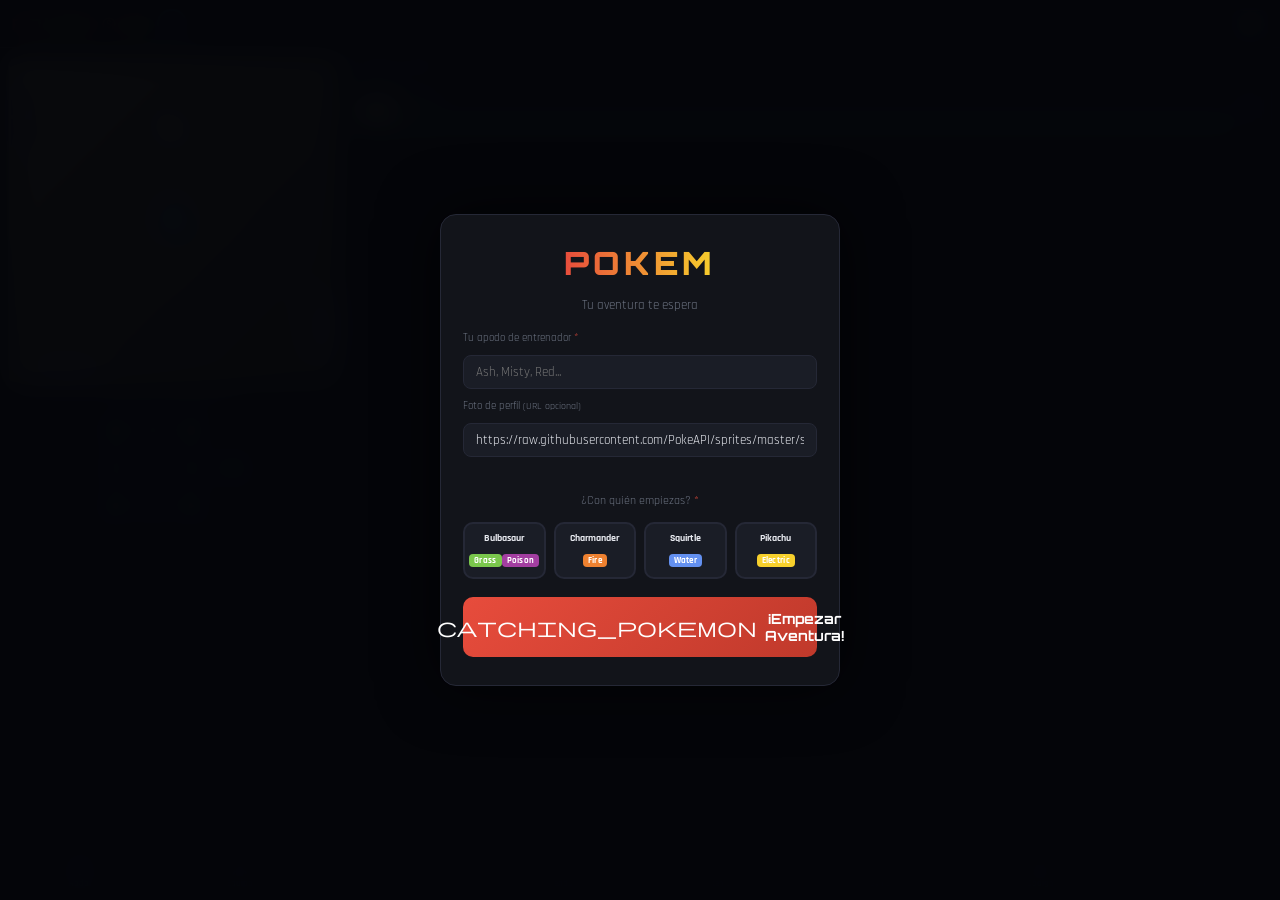
==== index.html @ c33ce726 "Add files via upload" ====
<!DOCTYPE html>
<html lang="es">
<head>
<meta charset="UTF-8">
<meta name="viewport" content="width=device-width,initial-scale=1,maximum-scale=1,user-scalable=no">
<title>POKEM</title>
<link rel="manifest" href="manifest.json">
<meta name="theme-color" content="#0a0b0f">
<meta name="apple-mobile-web-app-capable" content="yes">
<meta name="apple-mobile-web-app-status-bar-style" content="black-translucent">
<link href="https://fonts.googleapis.com/css2?family=Orbitron:wght@400;700;900&family=Rajdhani:wght@400;600;700&family=Material+Symbols+Outlined:opsz,wght,FILL,GRAD@24,300,0,0&display=swap" rel="stylesheet">
<link rel="stylesheet" href="styles.css">
</head>
<body>

<div id="intro-ov" class="intro-overlay"></div>

<div id="hud">
  <div class="hud-logo">POKEM</div>
  <div class="hud-gold"><span class="ms" style="font-size:16px;color:var(--gold)">paid</span> <span id="hud-gold">0</span></div>
  <div class="hud-avatar" id="hud-avatar-wrap"><img id="hud-avatar-img" src="" onerror="this.style.display='none'" alt=""></div>
  <div class="hud-team" id="hud-team"></div>
  <button class="hud-map-btn" onclick="openMapSelect()"><span class="ms" style="font-size:18px">map</span></button>
</div>
<div id="notif"></div>
<div id="main">
  <div id="screen-radar" class="screen" style="display:flex">
    <div class="radar-left">
      <canvas id="radar-canvas" width="330" height="330"></canvas>
      <div id="radar-coords">X:0 Y:0</div>
      <div style="display:flex;gap:6px;align-items:center">
        <div class="dpad">
          <button class="dpad-btn" onclick="move(-1,-1)">&#8598;</button>
          <button class="dpad-btn" onclick="move(0,-1)">&#8593;</button>
          <button class="dpad-btn" onclick="move(1,-1)">&#8599;</button>
          <button class="dpad-btn" onclick="move(-1,0)">&#8592;</button>
          <div class="dpad-center"><span class="ms" style="font-size:18px;color:var(--dim)">gps_fixed</span></div>
          <button class="dpad-btn" onclick="move(1,0)">&#8594;</button>
          <button class="dpad-btn" onclick="move(-1,1)">&#8601;</button>
          <button class="dpad-btn" onclick="move(0,1)">&#8595;</button>
          <button class="dpad-btn" onclick="move(1,1)">&#8600;</button>
        </div>
        <button class="map-info-btn" onclick="openMapInfo()" title="Info del mapa">
          <span class="ms" style="font-size:20px">info</span>
        </button>
      </div>
    </div>
    <div class="radar-right">
      <div class="spawn-panel">
        <h3>APARICIONES</h3>
        <div id="spawn-list"><div class="no-spawn">Muévete para encontrar Pokémon...</div></div>
      </div>
    </div>
  </div>
  <div id="screen-battle" class="screen"></div>
  <div id="screen-team" class="screen"></div>
  <div id="screen-pc" class="screen"></div>
  <div id="screen-shop" class="screen"></div>
  <div id="screen-inventory" class="screen"></div>
  <div id="screen-trainers" class="screen"></div>
  <div id="screen-codes" class="screen"></div>
  <div id="screen-profile" class="screen"></div>
</div>
<nav id="nav">
  <button class="nav-btn active" data-s="radar" onclick="goTo('radar')"><span class="ms">radar</span>Radar</button>
  <button class="nav-btn" data-s="team" onclick="goTo('team')"><span class="ms">swords</span>Equipo</button>
  <button class="nav-btn" data-s="pc" onclick="goTo('pc')"><span class="ms">computer</span>PC</button>
  <button class="nav-btn" data-s="shop" onclick="goTo('shop')"><span class="ms">storefront</span>Tienda</button>
  <button class="nav-btn" data-s="inventory" onclick="goTo('inventory')"><span class="ms">backpack</span>Items</button>
  <button class="nav-btn" data-s="trainers" onclick="goTo('trainers')"><span class="ms">military_tech</span>Gyms</button>
  <button class="nav-btn" data-s="codes" onclick="goTo('codes')"><span class="ms">redeem</span>Código</button>
  <button class="nav-btn" data-s="profile" onclick="goTo('profile')"><span class="ms">person</span>Perfil</button>
</nav>
<div id="enc-ov" class="overlay" onclick="if(event.target===this)closeOv('enc-ov')"></div>
<div id="map-ov" class="overlay" onclick="if(event.target===this)closeOv('map-ov')"></div>
<div id="evo-ov" class="overlay"></div>

<script src="app.js"></script>
<script>if('serviceWorker' in navigator){navigator.serviceWorker.register('sw.js');}</script>
</body>
</html>
---- styles.css ----
:root{--bg:#0a0b0f;--card:#12141a;--card2:#1a1d26;--brd:#252836;--text:#e8eaf0;--dim:#6b7280;--acc:#e74c3c;--blue:#3498db;--green:#2ecc71;--gold:#f7d02c;--purple:#9b59b6;--font:'Rajdhani',sans-serif;}
*{box-sizing:border-box;margin:0;padding:0;-webkit-tap-highlight-color:transparent;}
html,body{height:100%;background:var(--bg);color:var(--text);font-family:var(--font);overflow:hidden;}
.ms{font-family:'Material Symbols Outlined';font-style:normal;font-size:22px;line-height:1;font-variation-settings:'FILL' 0,'wght' 300,'GRAD' 0,'opsz' 24;display:inline-block;vertical-align:middle;}

/* HUD */
#hud{position:fixed;top:0;left:0;right:0;height:48px;background:rgba(10,11,15,.96);backdrop-filter:blur(12px);border-bottom:1px solid var(--brd);display:flex;align-items:center;gap:8px;padding:0 12px;z-index:100;}
.hud-logo{font-family:'Orbitron',sans-serif;font-size:16px;font-weight:900;background:linear-gradient(90deg,var(--acc),var(--gold));-webkit-background-clip:text;-webkit-text-fill-color:transparent;letter-spacing:3px;min-width:64px;}
.hud-gold{display:flex;align-items:center;gap:4px;font-size:13px;font-weight:700;color:var(--gold);white-space:nowrap;}
.hud-avatar{width:30px;height:30px;border-radius:50%;overflow:hidden;border:2px solid var(--blue);flex-shrink:0;}
.hud-avatar img{width:100%;height:100%;object-fit:cover;}
.hud-team{display:flex;gap:3px;flex:1;justify-content:center;}
.hud-slot{width:28px;height:28px;border-radius:6px;background:var(--card2);border:1px solid var(--brd);display:flex;align-items:center;justify-content:center;overflow:hidden;position:relative;}
.hud-slot img{width:26px;height:26px;image-rendering:pixelated;object-fit:contain;}
.hud-slot.empty{opacity:.4;}
.hud-slot-shiny{border-color:rgba(247,208,44,.6);box-shadow:0 0 6px rgba(247,208,44,.3);}
.hud-slot-dark{border-color:rgba(231,76,60,.5);box-shadow:0 0 6px rgba(231,76,60,.25);}
.hud-map-btn{background:var(--card2);border:1px solid var(--brd);border-radius:8px;padding:4px 8px;color:var(--text);cursor:pointer;transition:.15s;}
.hud-map-btn:hover{border-color:var(--blue);}

/* NOTIF */
#notif{position:fixed;top:56px;left:50%;transform:translateX(-50%) translateY(-10px);background:var(--card);border:1px solid var(--brd);border-radius:10px;padding:8px 16px;font-size:13px;font-weight:600;z-index:200;opacity:0;pointer-events:none;transition:opacity .25s,transform .25s;white-space:nowrap;max-width:90vw;text-align:center;}
#notif.show{opacity:1;transform:translateX(-50%) translateY(0);}
#notif.ok{border-color:var(--green);color:var(--green);}
#notif.err{border-color:var(--acc);color:var(--acc);}
#notif.warn{border-color:var(--gold);color:var(--gold);}

/* MAIN */
#main{position:fixed;top:48px;left:0;right:0;bottom:56px;overflow-y:auto;}
.screen{display:none;flex-direction:column;min-height:100%;padding:12px;}

/* NAV */
#nav{position:fixed;bottom:0;left:0;right:0;height:56px;background:rgba(10,11,15,.97);backdrop-filter:blur(12px);border-top:1px solid var(--brd);display:flex;justify-content:space-around;align-items:center;z-index:100;}
.nav-btn{display:flex;flex-direction:column;align-items:center;gap:1px;background:none;border:none;color:var(--dim);font-family:var(--font);font-size:9px;font-weight:600;cursor:pointer;padding:4px 6px;border-radius:8px;transition:.15s;flex:1;}
.nav-btn .ms{font-size:20px;}
.nav-btn.active{color:var(--blue);}
.nav-btn:hover{color:var(--text);}
.nav-battle-lock{opacity:.3;cursor:not-allowed;pointer-events:none;}

/* SECTIONS */
.sec-hdr{padding:4px 0 10px;border-bottom:1px solid var(--brd);margin-bottom:12px;}
.sec-hdr h2{font-family:'Orbitron',sans-serif;font-size:16px;font-weight:700;color:var(--text);}
.sec-hdr p{font-size:11px;color:var(--dim);margin-top:2px;}
.empty-state{color:var(--dim);font-size:13px;text-align:center;padding:40px 0;}

/* RADAR */
#screen-radar{flex-direction:row!important;gap:8px;padding:8px;}
.radar-left{display:flex;flex-direction:column;align-items:center;gap:6px;flex-shrink:0;}
.radar-right{flex:1;min-width:0;display:flex;flex-direction:column;}
#radar-canvas{border-radius:10px;border:1px solid var(--brd);image-rendering:pixelated;max-width:100%;}
#radar-coords{font-size:10px;color:var(--dim);font-family:monospace;}
.dpad{display:grid;grid-template-columns:repeat(3,36px);grid-template-rows:repeat(3,36px);gap:3px;}
.dpad-btn{background:var(--card2);border:1px solid var(--brd);border-radius:8px;color:var(--text);font-size:16px;cursor:pointer;transition:.1s;display:flex;align-items:center;justify-content:center;}
.dpad-btn:active{background:var(--card);border-color:var(--blue);transform:scale(.92);}
.dpad-center{display:flex;align-items:center;justify-content:center;background:var(--card);border:1px solid var(--brd);border-radius:8px;}
.map-info-btn{background:var(--card2);border:1px solid var(--brd);border-radius:8px;width:36px;height:36px;display:flex;align-items:center;justify-content:center;color:var(--blue);cursor:pointer;transition:.15s;flex-shrink:0;}
.map-info-btn:hover{border-color:var(--blue);}
.spawn-panel h3{font-family:'Orbitron',sans-serif;font-size:11px;color:var(--dim);letter-spacing:1px;margin-bottom:6px;}
.spawn-list,.spawn-panel{display:flex;flex-direction:column;gap:6px;overflow-y:auto;}
#spawn-list{max-height:calc(100vh - 200px);}
.no-spawn{color:var(--dim);font-size:12px;text-align:center;padding:24px 0;}
.spawn-item{display:flex;align-items:center;gap:8px;background:var(--card);border:1px solid var(--brd);border-radius:10px;padding:6px 8px;cursor:pointer;transition:.15s;}
.spawn-item:hover{border-color:var(--blue);background:var(--card2);}
.spawn-shiny{border-color:rgba(247,208,44,.35)!important;background:rgba(247,208,44,.04)!important;}
.spawn-dark{border-color:rgba(231,76,60,.3)!important;background:rgba(231,76,60,.04)!important;}
.spawn-img{width:40px;height:40px;image-rendering:pixelated;object-fit:contain;flex-shrink:0;}
.spawn-info{flex:1;min-width:0;}
.spawn-name{font-size:12px;font-weight:700;display:flex;align-items:center;gap:4px;flex-wrap:wrap;}
.spawn-meta{margin:2px 0;display:flex;align-items:center;gap:4px;flex-wrap:wrap;}
.lvr-badge{font-size:9px;color:var(--dim);background:var(--card2);border:1px solid var(--brd);border-radius:4px;padding:1px 4px;}
.spawn-timer{height:3px;background:var(--card2);border-radius:2px;margin-top:4px;}
.spawn-timer-fill{height:100%;border-radius:2px;transition:width .5s;}
.map-info-list{display:flex;flex-direction:column;gap:6px;width:100%;}
.map-info-pkm{display:flex;align-items:center;gap:8px;background:var(--card2);border:1px solid var(--brd);border-radius:8px;padding:6px 8px;}

/* TYPE BADGES */
.tbadge{display:inline-block;padding:1px 5px;border-radius:4px;font-size:9px;font-weight:700;color:#fff;letter-spacing:.3px;text-transform:capitalize;}

/* STATUS */
.stag{display:inline-block;padding:1px 5px;border-radius:5px;font-size:9px;font-weight:700;color:#fff;}

/* RARITY TAGS con brillo escalonado */
.rtag{display:inline-block;padding:2px 7px;border-radius:5px;font-size:9px;font-weight:700;letter-spacing:.3px;border:1px solid transparent;}
.rar-comun{color:#95a5a6;background:rgba(149,165,166,.1);border-color:rgba(149,165,166,.25);}
.rar-pseudo{color:#3498db;background:rgba(52,152,219,.1);border-color:rgba(52,152,219,.3);}
.rar-especial{color:#a855f7;background:rgba(168,85,247,.1);border-color:rgba(168,85,247,.35);box-shadow:0 0 6px rgba(168,85,247,.2);}
.rar-legendario{color:#f7d02c;background:rgba(247,208,44,.1);border-color:rgba(247,208,44,.4);box-shadow:0 0 8px rgba(247,208,44,.3);animation:glowLeg 2s infinite alternate;}
.rar-singular{color:#e74c3c;background:rgba(231,76,60,.1);border-color:rgba(231,76,60,.45);box-shadow:0 0 10px rgba(231,76,60,.4);animation:glowSing 1.5s infinite alternate;}
@keyframes glowLeg{from{box-shadow:0 0 5px rgba(247,208,44,.25);}to{box-shadow:0 0 14px rgba(247,208,44,.6);}}
@keyframes glowSing{from{box-shadow:0 0 7px rgba(231,76,60,.3);}to{box-shadow:0 0 18px rgba(231,76,60,.7);}}

/* VARIANT — global icono+color */
.v-shiny{color:var(--gold)!important;text-shadow:0 0 8px rgba(247,208,44,.9);}
.v-dark{color:#e74c3c!important;text-shadow:0 0 8px rgba(231,76,60,.9);}
.vname-shiny{background:linear-gradient(90deg,#f7d02c,#fff9c4,#f7d02c);-webkit-background-clip:text;-webkit-text-fill-color:transparent;background-size:200%;animation:shimmerShiny 2s linear infinite;}
.vname-dark{background:linear-gradient(90deg,#e74c3c,#8b0000,#c0392b);-webkit-background-clip:text;-webkit-text-fill-color:transparent;}
@keyframes shimmerShiny{0%{background-position:0%;}100%{background-position:200%;}}
.pkm-species{font-size:9px;color:var(--dim);font-style:italic;margin-left:2px;}

/* OVERLAYS */
.overlay{display:none;position:fixed;inset:0;background:rgba(0,0,0,.76);backdrop-filter:blur(4px);z-index:300;align-items:center;justify-content:center;padding:16px;}
.intro-overlay{display:none;position:fixed;inset:0;background:rgba(5,6,10,.97);backdrop-filter:blur(12px);z-index:999;align-items:center;justify-content:center;padding:16px;}
.obox{background:var(--card);border:1px solid var(--brd);border-radius:16px;padding:20px 16px;max-width:380px;width:100%;display:flex;flex-direction:column;align-items:center;gap:10px;max-height:88vh;overflow-y:auto;}
.otitle{font-family:'Orbitron',sans-serif;font-size:13px;font-weight:700;text-align:center;color:var(--text);}
.enc-sprite{width:96px;height:96px;image-rendering:pixelated;object-fit:contain;}
.enc-btns{display:flex;gap:8px;flex-wrap:wrap;justify-content:center;width:100%;}
.ebtn{display:flex;align-items:center;gap:6px;padding:10px 14px;border-radius:10px;border:none;font-family:var(--font);font-size:13px;font-weight:700;cursor:pointer;transition:.15s;}
.ebtn-catch{background:rgba(52,152,219,.15);color:var(--blue);border:1px solid rgba(52,152,219,.4);}
.ebtn-fight{background:rgba(231,76,60,.15);color:var(--acc);border:1px solid rgba(231,76,60,.4);}
.ebtn-flee{background:var(--card2);color:var(--dim);border:1px solid var(--brd);}
.ebtn:hover{transform:scale(1.04);}
.ball-grid{display:grid;grid-template-columns:repeat(3,1fr);gap:8px;width:100%;}
.ball-item{display:flex;flex-direction:column;align-items:center;gap:4px;background:var(--card2);border:1px solid var(--brd);border-radius:10px;padding:8px 4px;cursor:pointer;transition:.15s;}
.ball-item:hover{border-color:var(--blue);transform:scale(1.04);}
.ball-item img{width:36px;height:36px;image-rendering:pixelated;}
.ball-item span{font-size:10px;text-align:center;}
.ball-cnt{color:var(--gold);font-weight:700;}
.heal-pick-item{display:flex;align-items:center;gap:10px;background:var(--card2);border:1px solid var(--brd);border-radius:10px;padding:10px 12px;cursor:pointer;transition:.15s;width:100%;}
.heal-pick-item:hover{border-color:var(--blue);background:rgba(52,152,219,.06);}
.heal-pick-item img{width:36px;height:36px;image-rendering:pixelated;object-fit:contain;flex-shrink:0;}
.switch-row{display:flex;align-items:center;gap:10px;padding:8px 12px;border-radius:10px;background:var(--card2);border:1px solid var(--brd);width:100%;cursor:pointer;transition:.15s;}
.switch-row:hover{border-color:var(--blue);}
.sw-faint{opacity:.45;cursor:not-allowed!important;}
.sw-active{border-color:rgba(247,208,44,.4);}
.picker-search-wrap{display:flex;align-items:center;gap:6px;background:var(--card2);border:1px solid var(--brd);border-radius:8px;padding:6px 10px;width:100%;}
.picker-search-in{flex:1;background:none;border:none;color:var(--text);font-family:var(--font);font-size:12px;outline:none;}

/* POKEMON CARDS */
.pkm-cards{display:flex;flex-direction:column;gap:10px;margin-bottom:12px;}
.pkm-card{background:var(--card);border:1px solid var(--brd);border-radius:14px;padding:14px;display:flex;flex-direction:column;gap:8px;}
.pkm-card.fainted{opacity:.72;border-color:rgba(231,76,60,.3);}
.card-shiny{border-color:rgba(247,208,44,.35);background:rgba(247,208,44,.03);}
.card-dark{border-color:rgba(231,76,60,.25);background:rgba(231,76,60,.03);}
.pkm-card-hdr{display:flex;align-items:center;gap:10px;}
.pkm-spr{width:60px;height:60px;image-rendering:pixelated;object-fit:contain;flex-shrink:0;}
.pkm-title{flex:1;min-width:0;}
.pkm-name{font-size:14px;font-weight:700;display:flex;align-items:center;gap:4px;flex-wrap:wrap;margin-bottom:2px;}
.pkm-lv{font-size:11px;color:var(--dim);margin-bottom:4px;}
.pkm-simple-meta{display:flex;align-items:center;gap:4px;flex-wrap:wrap;}
.evo-ready-tag{background:rgba(247,208,44,.1);border:1px solid rgba(247,208,44,.3);border-radius:8px;padding:4px 10px;font-size:11px;font-weight:700;color:var(--gold);cursor:pointer;text-align:center;}
.faint-tag{display:inline-flex;align-items:center;gap:3px;color:var(--acc);font-size:10px;font-weight:700;}
.statrow{display:flex;align-items:center;gap:6px;font-size:11px;}
.statrow-mini{display:flex;align-items:center;gap:6px;font-size:10px;color:var(--dim);}
.statrow span{min-width:28px;color:var(--dim);}
.statbar{flex:1;height:5px;background:var(--card2);border-radius:3px;overflow:hidden;}
.statbar-fill{height:100%;border-radius:3px;transition:width .3s;}
.exprow{display:flex;align-items:center;gap:6px;font-size:10px;color:var(--dim);}
.exprow-bar{flex:1;height:3px;background:var(--card2);border-radius:2px;overflow:hidden;}
.exprow-fill{height:100%;background:linear-gradient(90deg,var(--blue),var(--purple));border-radius:2px;}
.moves-row{display:flex;gap:4px;flex-wrap:wrap;}
.mtag{display:inline-block;padding:2px 6px;border-radius:4px;font-size:9px;font-weight:700;color:#fff;}
.mtag-extra{outline:1px solid var(--gold);}
.card-acts{display:flex;gap:5px;flex-wrap:wrap;}
.cact{display:flex;align-items:center;gap:3px;padding:6px 8px;border-radius:8px;font-family:var(--font);font-size:10px;font-weight:700;cursor:pointer;transition:.15s;border:1px solid var(--brd);background:var(--card2);color:var(--text);}
.cact:hover{transform:scale(1.04);}
.cact-evo{background:rgba(247,208,44,.1);color:var(--gold);border-color:rgba(247,208,44,.3);}
.cact-rename{background:rgba(52,152,219,.1);color:var(--blue);border-color:rgba(52,152,219,.25);}
.cact-pc{background:rgba(99,144,240,.1);color:#6390f0;border-color:rgba(99,144,240,.25);}
.cact-team{background:rgba(231,76,60,.1);color:var(--acc);border-color:rgba(231,76,60,.25);}
.cact-heal{background:rgba(46,204,113,.1);color:var(--green);border-color:rgba(46,204,113,.25);}
.cact-revive{background:rgba(155,89,182,.12);color:#bb8fce;border-color:rgba(155,89,182,.3);}
.cact-sell{background:rgba(231,76,60,.06);color:#e87070;border-color:rgba(231,76,60,.2);}

/* VIEW MODE + PC controls */
.view-mode-bar{display:flex;gap:6px;margin-bottom:10px;}
.vm-btn{display:flex;align-items:center;gap:4px;padding:6px 12px;border-radius:8px;background:var(--card2);border:1px solid var(--brd);color:var(--dim);font-family:var(--font);font-size:11px;font-weight:700;cursor:pointer;transition:.15s;}
.vm-btn.active{background:rgba(52,152,219,.12);color:var(--blue);border-color:rgba(52,152,219,.35);}
.pc-controls{display:flex;flex-direction:column;gap:8px;margin-bottom:10px;}
.pc-search-wrap{display:flex;align-items:center;gap:6px;background:var(--card2);border:1px solid var(--brd);border-radius:10px;padding:8px 12px;}
.pc-search-in{flex:1;background:none;border:none;color:var(--text);font-family:var(--font);font-size:13px;outline:none;}
.pc-clear-search{background:none;border:none;color:var(--dim);cursor:pointer;padding:2px;}
.pc-pagination{display:flex;align-items:center;justify-content:center;gap:12px;padding:12px 0;}
.page-btn{background:var(--card2);border:1px solid var(--brd);border-radius:8px;padding:6px 10px;color:var(--text);cursor:pointer;transition:.15s;display:flex;align-items:center;}
.page-btn:disabled{opacity:.3;cursor:not-allowed;}
.page-btn:not(:disabled):hover{border-color:var(--blue);}
.page-info{font-size:12px;color:var(--dim);font-weight:700;}

/* EXP SHARE toggle */
.toggle-wrap{display:flex;align-items:center;gap:10px;background:var(--card);border:1px solid var(--brd);border-radius:10px;padding:10px 12px;cursor:pointer;margin-top:8px;font-size:12px;}
.tog{width:38px;height:20px;border-radius:10px;background:var(--card2);border:1px solid var(--brd);position:relative;transition:.25s;}
.tog::after{content:'';position:absolute;top:2px;left:2px;width:14px;height:14px;border-radius:50%;background:var(--dim);transition:.25s;}
.tog.on{background:rgba(46,204,113,.25);border-color:var(--green);}
.tog.on::after{left:20px;background:var(--green);}

/* BATTLE */
.battle-wrap{display:flex;flex-direction:column;gap:8px;padding:8px;min-height:100%;}
.battle-enemy-side,.battle-player-side{display:flex;align-items:center;gap:10px;background:var(--card);border:1px solid var(--brd);border-radius:12px;padding:10px;}
.battle-enemy-side{flex-direction:row;}
.battle-player-side{flex-direction:row-reverse;}
.binfo{flex:1;display:flex;flex-direction:column;gap:4px;}
.bname{font-size:12px;font-weight:700;display:flex;align-items:center;gap:4px;flex-wrap:wrap;}
.blvl{font-size:10px;color:var(--dim);}
.bhpbar{height:8px;background:var(--card2);border-radius:4px;overflow:hidden;}
.bhpbar-fill{height:100%;border-radius:4px;transition:width .4s;}
.bhptxt{font-size:10px;color:var(--dim);}
.btypes{display:flex;gap:3px;flex-wrap:wrap;}
.bexpbar{height:3px;background:var(--card2);border-radius:2px;overflow:hidden;}
.bexpbar-fill{height:100%;background:linear-gradient(90deg,var(--blue),var(--purple));transition:width .3s;}
.b-sprite{width:80px;height:80px;image-rendering:pixelated;object-fit:contain;flex-shrink:0;}
.battle-log{background:var(--card);border:1px solid var(--brd);border-radius:10px;padding:8px;min-height:50px;max-height:80px;overflow-y:auto;}
.log-line{font-size:11px;padding:1px 0;line-height:1.4;}
.battle-ctrl{background:var(--card);border:1px solid var(--brd);border-radius:12px;padding:10px;}
.bmoves{display:grid;grid-template-columns:1fr 1fr;gap:6px;margin-bottom:8px;}
.mbtn{display:flex;align-items:center;gap:6px;padding:10px 8px;border-radius:8px;background:var(--card2);border:1px solid var(--brd);color:var(--text);font-family:var(--font);font-size:11px;font-weight:700;cursor:pointer;transition:.15s;}
.mbtn:hover{transform:scale(1.03);}
.mtype-dot{width:8px;height:8px;border-radius:50%;flex-shrink:0;}
.bactions{display:flex;gap:6px;flex-wrap:wrap;}
.abtn{display:flex;align-items:center;gap:4px;padding:8px 10px;border-radius:8px;font-family:var(--font);font-size:11px;font-weight:700;cursor:pointer;transition:.15s;border:1px solid var(--brd);background:var(--card2);color:var(--text);}
.abtn:hover{transform:scale(1.04);}
.abtn-catch{background:rgba(52,152,219,.12);color:var(--blue);border-color:rgba(52,152,219,.3);}
.abtn-switch{background:rgba(247,208,44,.08);color:var(--gold);border-color:rgba(247,208,44,.25);}
.abtn-bag{background:rgba(155,89,182,.1);color:#bb8fce;border-color:rgba(155,89,182,.3);}
.abtn-flee{background:rgba(231,76,60,.1);color:var(--acc);border-color:rgba(231,76,60,.3);}
.battle-waiting{text-align:center;padding:12px;color:var(--dim);display:flex;align-items:center;justify-content:center;gap:6px;font-size:12px;}
.battle-strip{display:flex;gap:6px;justify-content:center;}
.strip-slot{width:44px;border-radius:8px;background:var(--card);border:1px solid var(--brd);display:flex;flex-direction:column;align-items:center;padding:4px;cursor:pointer;transition:.15s;}
.strip-slot img{width:38px;height:38px;image-rendering:pixelated;}
.strip-slot.active{border-color:var(--blue);}
.strip-slot.fainted{opacity:.4;filter:grayscale(1);}
.strip-hp{width:100%;height:3px;background:var(--card2);border-radius:2px;overflow:hidden;margin-top:2px;}
.strip-hp-fill{height:100%;border-radius:2px;}

/* SHOP */
.shop-cat{margin-bottom:14px;}
.shop-cat h3{font-size:12px;color:var(--dim);text-transform:uppercase;letter-spacing:.5px;margin-bottom:8px;display:flex;align-items:center;gap:6px;}
.shop-list{display:flex;flex-direction:column;gap:6px;}
.shop-item{display:flex;align-items:center;gap:10px;background:var(--card);border:1px solid var(--brd);border-radius:12px;padding:10px 12px;}
.shop-item img{width:36px;height:36px;image-rendering:pixelated;flex-shrink:0;}
.shop-item-info{flex:1;display:flex;flex-direction:column;gap:2px;}
.shop-item-name{font-size:13px;font-weight:700;}
.shop-item-desc,.shop-item-own{font-size:10px;color:var(--dim);}
.shop-actions{display:flex;flex-direction:column;align-items:flex-end;gap:4px;}
.shop-price{font-size:11px;font-weight:700;color:var(--gold);}
.btn-buy{background:rgba(52,152,219,.15);color:var(--blue);border:1px solid rgba(52,152,219,.3);border-radius:8px;padding:6px 12px;font-family:var(--font);font-size:11px;font-weight:700;cursor:pointer;transition:.15s;}
.btn-buy:hover:not(:disabled){transform:scale(1.04);}
.btn-sell-item{background:rgba(231,76,60,.1);color:var(--acc);border:1px solid rgba(231,76,60,.25);border-radius:8px;padding:4px 8px;font-family:var(--font);font-size:10px;font-weight:700;cursor:pointer;}

/* INVENTORY */
.inv-grid{display:grid;grid-template-columns:repeat(auto-fill,minmax(120px,1fr));gap:8px;}
.inv-item{background:var(--card);border:1px solid var(--brd);border-radius:12px;padding:10px 8px;display:flex;flex-direction:column;align-items:center;gap:5px;text-align:center;}
.inv-item-active{border-color:rgba(46,204,113,.4);background:rgba(46,204,113,.05);}
.inv-item img{width:42px;height:42px;image-rendering:pixelated;object-fit:contain;}
.inv-item-name{font-size:11px;font-weight:700;}
.inv-item-qty{font-size:13px;font-weight:700;color:var(--gold);}
.inv-item-acts{display:flex;flex-direction:column;gap:4px;width:100%;}
.inv-use-btn{background:rgba(52,152,219,.12);color:var(--blue);border:1px solid rgba(52,152,219,.25);border-radius:6px;padding:5px;font-family:var(--font);font-size:10px;font-weight:700;cursor:pointer;width:100%;transition:.15s;}
.inv-active-btn{background:rgba(46,204,113,.15)!important;color:var(--green)!important;border-color:rgba(46,204,113,.35)!important;cursor:not-allowed;}
.inv-sell-btn{background:rgba(231,76,60,.08);color:var(--acc);border:1px solid rgba(231,76,60,.2);border-radius:6px;padding:5px;font-family:var(--font);font-size:10px;font-weight:700;cursor:pointer;width:100%;}

/* TRAINERS */
.region-block{margin-bottom:14px;}
.region-hdr{display:flex;align-items:center;justify-content:space-between;flex-wrap:wrap;gap:4px;padding:8px 12px;border-left:3px solid var(--brd);background:var(--card);border-radius:8px 8px 0 0;margin-bottom:6px;}
.trainer-list{display:flex;flex-direction:column;gap:6px;}
.trainer-card{display:flex;align-items:center;gap:10px;background:var(--card);border:1px solid var(--brd);border-radius:12px;padding:12px;}
.trainer-card.defeated{opacity:.6;border-color:rgba(46,204,113,.25);}
.trainer-card.locked{opacity:.45;}
.t-icon{flex-shrink:0;width:44px;display:flex;align-items:center;justify-content:center;}
.medal-icon{width:44px;height:44px;border-radius:50%;display:flex;align-items:center;justify-content:center;font-size:22px;}
.t-info{flex:1;display:flex;flex-direction:column;gap:2px;}
.t-name{font-size:13px;font-weight:700;}
.t-lv,.t-reward{font-size:11px;color:var(--dim);}
.medal-label{font-size:10px;font-weight:700;}
.t-team{display:flex;gap:4px;flex-wrap:wrap;margin-top:4px;}
.t-pkm{display:flex;flex-direction:column;align-items:center;gap:1px;}
.t-pkm img{width:28px;height:28px;image-rendering:pixelated;}
.t-pkm span{font-size:9px;color:var(--dim);}
.fight-btn{background:rgba(231,76,60,.15);color:var(--acc);border:1px solid rgba(231,76,60,.3);border-radius:8px;padding:8px 12px;font-family:var(--font);font-size:12px;font-weight:700;cursor:pointer;transition:.15s;white-space:nowrap;}
.fight-btn:hover{transform:scale(1.04);}
.def-badge,.lock-badge{font-size:12px;color:var(--dim);}
.leg-unlock-msg{display:flex;align-items:center;gap:6px;padding:8px 12px;background:rgba(247,208,44,.08);border:1px solid rgba(247,208,44,.25);border-radius:10px;font-size:12px;color:var(--gold);font-weight:700;margin-top:8px;}

/* CODES */
.code-form{display:flex;gap:8px;width:100%;margin-bottom:12px;}
.code-input{flex:1;background:var(--card);border:1px solid var(--brd);border-radius:10px;padding:10px 14px;color:var(--text);font-family:'Orbitron',sans-serif;font-size:13px;letter-spacing:2px;outline:none;}
.code-input:focus{border-color:var(--blue);}
.code-submit{display:flex;align-items:center;gap:6px;background:rgba(52,152,219,.15);color:var(--blue);border:1px solid rgba(52,152,219,.3);border-radius:10px;padding:10px 14px;font-family:var(--font);font-size:13px;font-weight:700;cursor:pointer;transition:.15s;}
.used-codes{margin-bottom:12px;}
.used-codes h3,.codes-hint h3{font-size:11px;color:var(--dim);letter-spacing:.5px;text-transform:uppercase;margin-bottom:6px;display:flex;align-items:center;gap:4px;}
.used-badge{display:inline-block;background:var(--card);border:1px solid var(--brd);border-radius:6px;padding:2px 8px;font-family:monospace;font-size:11px;margin:2px 3px;}
.codes-hint{background:var(--card);border:1px solid var(--brd);border-radius:12px;padding:12px;}
.code-li{font-size:12px;padding:3px 0;border-bottom:1px solid var(--brd);color:var(--dim);}
.code-li b{color:var(--text);font-family:monospace;}

/* PROFILE */
.profile-card{background:var(--card);border:1px solid var(--brd);border-radius:14px;padding:18px;display:flex;flex-direction:column;align-items:center;gap:10px;margin-bottom:14px;}
.prof-avatar-wrap{width:88px;height:88px;border-radius:50%;border:3px solid var(--blue);overflow:hidden;background:var(--card2);display:flex;align-items:center;justify-content:center;}
.prof-avatar-img{width:100%;height:100%;object-fit:cover;}
.prof-name-row{display:flex;gap:8px;align-items:center;width:100%;}
.prof-in{flex:1;background:var(--card2);border:1px solid var(--brd);border-radius:8px;padding:8px 12px;color:var(--text);font-family:var(--font);font-size:13px;outline:none;width:100%;}
.prof-in:focus{border-color:var(--blue);}
.field-error{border-color:var(--acc)!important;box-shadow:0 0 0 2px rgba(231,76,60,.2);}
.prof-save-btn{background:rgba(52,152,219,.15);color:var(--blue);border:1px solid rgba(52,152,219,.3);border-radius:8px;padding:8px 12px;cursor:pointer;display:flex;align-items:center;font-family:var(--font);font-size:13px;gap:4px;white-space:nowrap;transition:.15s;}
.url-label{font-size:11px;color:var(--dim);align-self:flex-start;}
.prof-stats{display:grid;grid-template-columns:1fr 1fr;gap:6px;width:100%;}
.pstat{background:var(--card2);border:1px solid var(--brd);border-radius:8px;padding:8px 10px;display:flex;flex-direction:column;gap:2px;}
.pstat span{font-size:10px;color:var(--dim);}
.pstat strong{font-size:14px;font-weight:700;}
.danger-zone{background:rgba(231,76,60,.06);border:1px solid rgba(231,76,60,.25);border-radius:12px;padding:12px;margin-bottom:14px;}
.danger-zone h3{font-size:11px;color:var(--acc);text-transform:uppercase;letter-spacing:.5px;margin-bottom:8px;display:flex;align-items:center;gap:4px;}
.danger-btn{display:flex;align-items:center;gap:6px;background:rgba(231,76,60,.15);color:var(--acc);border:1px solid rgba(231,76,60,.3);border-radius:8px;padding:8px 14px;font-family:var(--font);font-size:12px;font-weight:700;cursor:pointer;transition:.15s;}

/* GYM MEDALS section */
.gym-medals-section{background:var(--card);border:1px solid var(--brd);border-radius:14px;padding:16px;margin-bottom:14px;}
.medals-header{display:flex;align-items:center;gap:8px;margin-bottom:14px;}
.medals-counter{margin-left:auto;background:rgba(212,172,13,.12);color:var(--gold);border:1px solid rgba(212,172,13,.35);border-radius:8px;padding:3px 10px;font-size:11px;font-weight:700;font-family:'Orbitron',sans-serif;}
.badges-region{margin-bottom:14px;}
.badges-region-title{font-size:12px;font-weight:700;text-transform:uppercase;letter-spacing:.5px;margin-bottom:8px;}
.badges-flex{display:flex;flex-wrap:wrap;gap:10px;}
.badge-cell{display:flex;flex-direction:column;align-items:center;gap:4px;width:68px;}
.badge-icon{width:50px;height:50px;border-radius:50%;display:flex;align-items:center;justify-content:center;font-size:24px;transition:.2s;}
.badge-earned .badge-icon{animation:badgePulse 2s infinite alternate;}
@keyframes badgePulse{from{transform:scale(1);}to{transform:scale(1.1);}}
.badge-locked .badge-icon{background:var(--card2)!important;box-shadow:none!important;filter:grayscale(1);}
.badge-name{font-size:9px;font-weight:700;text-align:center;line-height:1.2;}
.badge-trainer{font-size:9px;color:var(--dim);text-align:center;}

/* MAP SELECT */
.map-grid{display:grid;grid-template-columns:1fr 1fr;gap:8px;width:100%;}
.map-opt{border-radius:10px;padding:14px;cursor:pointer;border:2px solid transparent;transition:.2s;display:flex;flex-direction:column;gap:4px;min-height:60px;justify-content:center;}
.map-opt:hover{transform:scale(1.03);}
.map-opt.active{border-color:var(--gold);box-shadow:0 0 10px rgba(247,208,44,.2);}
.map-opt-name{font-size:12px;font-weight:700;color:#fff;text-shadow:0 1px 4px rgba(0,0,0,.7);}
.leg-badge{font-size:10px;color:var(--gold);font-weight:700;}

/* EVOLUTION */
#evo-ov{z-index:400;}
.evo-box{background:var(--card);border:1px solid rgba(247,208,44,.3);border-radius:16px;padding:24px 20px;max-width:340px;width:100%;display:flex;flex-direction:column;align-items:center;gap:12px;position:relative;overflow:hidden;}
.evo-glow{position:absolute;inset:0;background:radial-gradient(ellipse at 50% 30%,rgba(247,208,44,.08),transparent 70%);pointer-events:none;}
.evo-row{display:flex;align-items:center;gap:16px;}
.evo-spr{width:80px;height:80px;image-rendering:pixelated;object-fit:contain;}
.evo-arrow{font-size:28px;color:var(--gold);}
.evo-btns{display:flex;gap:8px;width:100%;}
.btn-do-evo{flex:1;background:linear-gradient(135deg,var(--gold),#e67e22);border:none;border-radius:10px;padding:12px;font-family:'Orbitron',sans-serif;font-size:12px;font-weight:700;color:#111;cursor:pointer;transition:.15s;}
.btn-do-evo:hover{transform:scale(1.03);}
.btn-skip-evo{flex:1;background:var(--card2);border:1px solid var(--brd);border-radius:10px;padding:12px;font-family:var(--font);font-size:12px;font-weight:600;color:var(--dim);cursor:pointer;}

/* INTRO */
.intro-box{background:var(--card);border:1px solid var(--brd);border-radius:16px;padding:28px 22px;max-width:400px;width:100%;display:flex;flex-direction:column;align-items:center;gap:14px;box-shadow:0 0 60px rgba(0,0,0,.7);}
.intro-logo{font-family:'Orbitron',sans-serif;font-size:32px;font-weight:900;background:linear-gradient(90deg,var(--acc),var(--gold));-webkit-background-clip:text;-webkit-text-fill-color:transparent;letter-spacing:4px;}
.intro-sub{font-size:13px;color:var(--dim);text-align:center;}
.intro-label{font-size:11px;color:var(--dim);align-self:flex-start;}
.starter-grid{display:grid;grid-template-columns:repeat(4,1fr);gap:8px;width:100%;}
.starter-opt{display:flex;flex-direction:column;align-items:center;gap:4px;background:var(--card2);border:2px solid var(--brd);border-radius:10px;padding:8px 4px;cursor:pointer;transition:.2s;}
.starter-opt:hover{border-color:var(--blue);transform:scale(1.05);}
.starter-opt.selected{border-color:var(--gold);box-shadow:0 0 10px rgba(247,208,44,.3);background:rgba(247,208,44,.08);}
.intro-start-btn{background:linear-gradient(135deg,var(--acc),#c0392b);border:none;border-radius:10px;padding:13px 28px;color:#fff;font-family:'Orbitron',sans-serif;font-weight:700;font-size:14px;cursor:pointer;display:flex;align-items:center;gap:8px;transition:.2s;width:100%;justify-content:center;margin-top:4px;}
.intro-start-btn:hover{transform:scale(1.03);filter:brightness(1.1);}

/* RESPONSIVE */
@media(max-width:480px){
  #screen-radar{flex-direction:column!important;}
  .radar-right{max-height:200px;overflow-y:auto;}
  #spawn-list{max-height:190px;}
  .battle-wrap{font-size:12px;}
  .prof-stats{grid-template-columns:1fr 1fr;}
  .starter-grid{grid-template-columns:repeat(4,1fr);}
  .badges-flex{gap:8px;}
  .badge-cell{width:60px;}
}
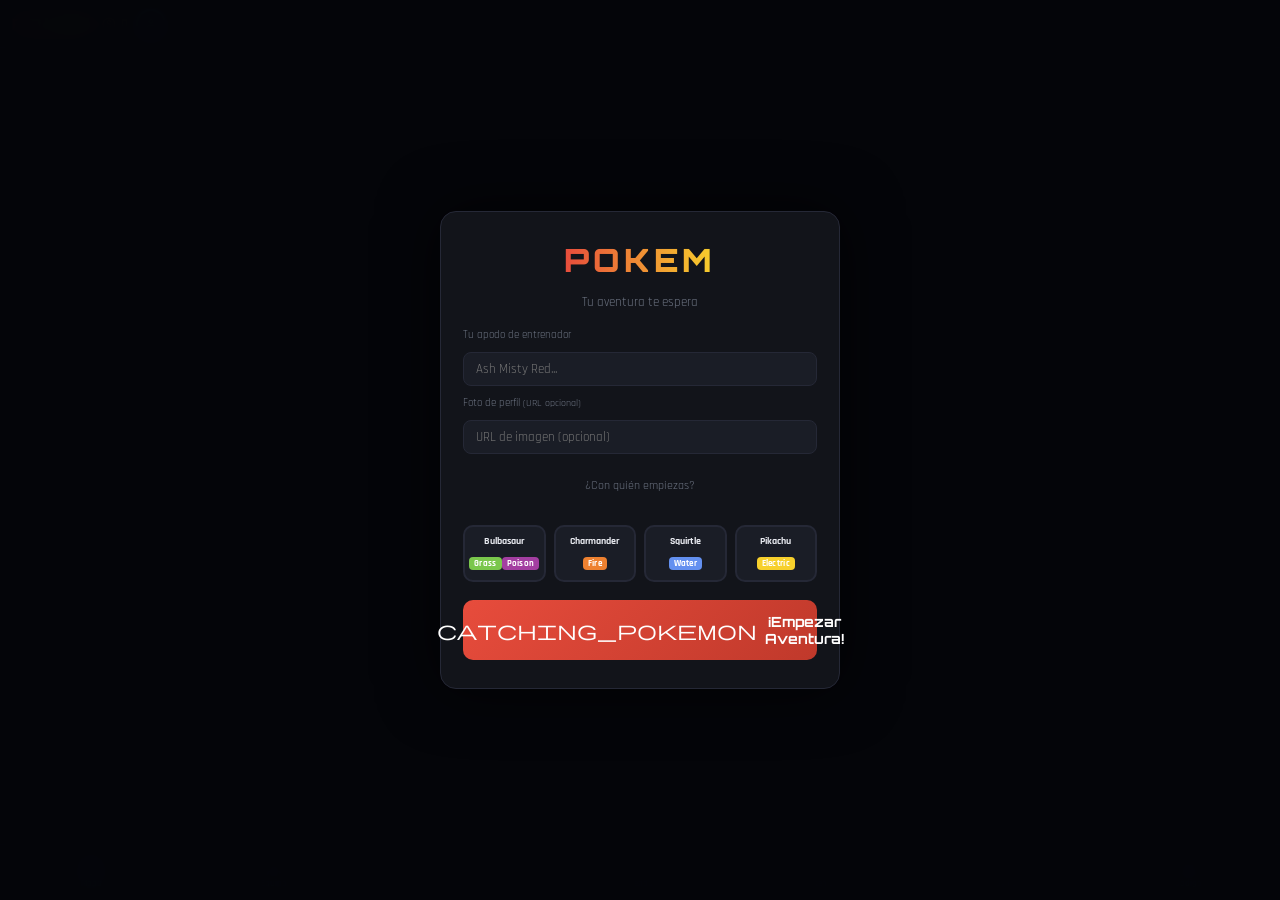
==== commit 943d6163: "Add files via upload" ====
--- a/index.html
+++ b/index.html
@@ -12,43 +12,42 @@
 <link rel="stylesheet" href="styles.css">
 </head>
 <body>
-
 <div id="intro-ov" class="intro-overlay"></div>
-
 <div id="hud">
   <div class="hud-logo">POKEM</div>
   <div class="hud-gold"><span class="ms" style="font-size:16px;color:var(--gold)">paid</span> <span id="hud-gold">0</span></div>
-  <div class="hud-avatar" id="hud-avatar-wrap"><img id="hud-avatar-img" src="" onerror="this.style.display='none'" alt=""></div>
+  <div class="hud-avatar" id="hud-avatar-wrap" onclick="hudAvatarClick()" style="cursor:pointer">
+    <img id="hud-avatar-img" src="" onerror="this.style.display='none'" alt="">
+    <span class="ms" id="hud-avatar-ph" style="font-size:16px;color:var(--dim)">person</span>
+  </div>
   <div class="hud-team" id="hud-team"></div>
-  <button class="hud-map-btn" onclick="openMapSelect()"><span class="ms" style="font-size:18px">map</span></button>
 </div>
 <div id="notif"></div>
 <div id="main">
   <div id="screen-radar" class="screen" style="display:flex">
-    <div class="radar-left">
-      <canvas id="radar-canvas" width="330" height="330"></canvas>
-      <div id="radar-coords">X:0 Y:0</div>
-      <div style="display:flex;gap:6px;align-items:center">
-        <div class="dpad">
-          <button class="dpad-btn" onclick="move(-1,-1)">&#8598;</button>
-          <button class="dpad-btn" onclick="move(0,-1)">&#8593;</button>
-          <button class="dpad-btn" onclick="move(1,-1)">&#8599;</button>
-          <button class="dpad-btn" onclick="move(-1,0)">&#8592;</button>
-          <div class="dpad-center"><span class="ms" style="font-size:18px;color:var(--dim)">gps_fixed</span></div>
-          <button class="dpad-btn" onclick="move(1,0)">&#8594;</button>
-          <button class="dpad-btn" onclick="move(-1,1)">&#8601;</button>
-          <button class="dpad-btn" onclick="move(0,1)">&#8595;</button>
-          <button class="dpad-btn" onclick="move(1,1)">&#8600;</button>
+    <div id="radar-container" class="radar-container">
+      <canvas id="radar-canvas"></canvas>
+      <!-- Overlays sobre el mapa -->
+      <div class="map-coords-ov" id="radar-coords">X:0 Y:0</div>
+      <button class="map-info-ov-btn" onclick="openMapInfo()"><span class="ms" style="font-size:18px">info</span></button>
+      <!-- Panel de spawns (esquina inferior izquierda) -->
+      <div class="spawn-ov" id="spawn-ov">
+        <div class="spawn-ov-header" onclick="toggleSpawnOv()">
+          <span style="font-size:10px;font-weight:700;letter-spacing:1px;color:var(--text)">APARICIONES</span>
+          <span id="spawn-count-badge" class="spawn-count-badge">0</span>
+          <span class="ms" id="spawn-ov-chevron" style="font-size:14px;color:var(--dim);margin-left:auto">expand_less</span>
         </div>
-        <button class="map-info-btn" onclick="openMapInfo()" title="Info del mapa">
-          <span class="ms" style="font-size:20px">info</span>
-        </button>
+        <div id="spawn-list" class="spawn-ov-body"></div>
       </div>
-    </div>
-    <div class="radar-right">
-      <div class="spawn-panel">
-        <h3>APARICIONES</h3>
-        <div id="spawn-list"><div class="no-spawn">Muévete para encontrar Pokémon...</div></div>
+      <!-- D-pad (esquina inferior derecha) -->
+      <div class="dpad-ov">
+        <div class="dpad-row"><button class="dpad-btn-ov" onclick="move(0,-1)">▲</button></div>
+        <div class="dpad-row">
+          <button class="dpad-btn-ov" onclick="move(-1,0)">◀</button>
+          <div class="dpad-center-ov"><span class="ms" style="font-size:14px;color:var(--dim)">gps_fixed</span></div>
+          <button class="dpad-btn-ov" onclick="move(1,0)">▶</button>
+        </div>
+        <div class="dpad-row"><button class="dpad-btn-ov" onclick="move(0,1)">▼</button></div>
       </div>
     </div>
   </div>
@@ -62,19 +61,17 @@
   <div id="screen-profile" class="screen"></div>
 </div>
 <nav id="nav">
-  <button class="nav-btn active" data-s="radar" onclick="goTo('radar')"><span class="ms">radar</span>Radar</button>
+  <button class="nav-btn active" data-s="radar" onclick="goTo('radar')"><span class="ms">radar</span>Mapa</button>
   <button class="nav-btn" data-s="team" onclick="goTo('team')"><span class="ms">swords</span>Equipo</button>
   <button class="nav-btn" data-s="pc" onclick="goTo('pc')"><span class="ms">computer</span>PC</button>
   <button class="nav-btn" data-s="shop" onclick="goTo('shop')"><span class="ms">storefront</span>Tienda</button>
   <button class="nav-btn" data-s="inventory" onclick="goTo('inventory')"><span class="ms">backpack</span>Items</button>
   <button class="nav-btn" data-s="trainers" onclick="goTo('trainers')"><span class="ms">military_tech</span>Gyms</button>
   <button class="nav-btn" data-s="codes" onclick="goTo('codes')"><span class="ms">redeem</span>Código</button>
-  <button class="nav-btn" data-s="profile" onclick="goTo('profile')"><span class="ms">person</span>Perfil</button>
 </nav>
 <div id="enc-ov" class="overlay" onclick="if(event.target===this)closeOv('enc-ov')"></div>
 <div id="map-ov" class="overlay" onclick="if(event.target===this)closeOv('map-ov')"></div>
 <div id="evo-ov" class="overlay"></div>
-
 <script src="app.js"></script>
 <script>if('serviceWorker' in navigator){navigator.serviceWorker.register('sw.js');}</script>
 </body>
--- a/styles.css
+++ b/styles.css
@@ -1,43 +1,59 @@
-:root{--bg:#0a0b0f;--card:#12141a;--card2:#1a1d26;--brd:#252836;--text:#e8eaf0;--dim:#6b7280;--acc:#e74c3c;--blue:#3498db;--green:#2ecc71;--gold:#f7d02c;--purple:#9b59b6;--font:'Rajdhani',sans-serif;}
+:root{
+  --bg:#0a0b0f;--card:#12141a;--card2:#1a1d26;--brd:#252836;
+  --text:#e8eaf0;--dim:#6b7280;--acc:#e74c3c;--blue:#3498db;
+  --green:#2ecc71;--gold:#f7d02c;--purple:#9b59b6;
+  --font:'Rajdhani',sans-serif;
+}
 *{box-sizing:border-box;margin:0;padding:0;-webkit-tap-highlight-color:transparent;}
 html,body{height:100%;background:var(--bg);color:var(--text);font-family:var(--font);overflow:hidden;}
-.ms{font-family:'Material Symbols Outlined';font-style:normal;font-size:22px;line-height:1;font-variation-settings:'FILL' 0,'wght' 300,'GRAD' 0,'opsz' 24;display:inline-block;vertical-align:middle;}
+.ms{font-family:'Material Symbols Outlined';font-style:normal;font-size:22px;line-height:1;
+  font-variation-settings:'FILL' 0,'wght' 300,'GRAD' 0,'opsz' 24;display:inline-block;vertical-align:middle;}
 
 /* HUD */
-#hud{position:fixed;top:0;left:0;right:0;height:48px;background:rgba(10,11,15,.96);backdrop-filter:blur(12px);border-bottom:1px solid var(--brd);display:flex;align-items:center;gap:8px;padding:0 12px;z-index:100;}
-.hud-logo{font-family:'Orbitron',sans-serif;font-size:16px;font-weight:900;background:linear-gradient(90deg,var(--acc),var(--gold));-webkit-background-clip:text;-webkit-text-fill-color:transparent;letter-spacing:3px;min-width:64px;}
+#hud{position:fixed;top:0;left:0;right:0;height:48px;background:rgba(10,11,15,.96);
+  backdrop-filter:blur(12px);border-bottom:1px solid var(--brd);
+  display:flex;align-items:center;gap:8px;padding:0 12px;z-index:100;}
+.hud-logo{font-family:'Orbitron',sans-serif;font-size:16px;font-weight:900;
+  background:linear-gradient(90deg,var(--acc),var(--gold));-webkit-background-clip:text;
+  -webkit-text-fill-color:transparent;letter-spacing:3px;min-width:64px;}
 .hud-gold{display:flex;align-items:center;gap:4px;font-size:13px;font-weight:700;color:var(--gold);white-space:nowrap;}
 .hud-avatar{width:30px;height:30px;border-radius:50%;overflow:hidden;border:2px solid var(--blue);flex-shrink:0;}
 .hud-avatar img{width:100%;height:100%;object-fit:cover;}
 .hud-team{display:flex;gap:3px;flex:1;justify-content:center;}
-.hud-slot{width:28px;height:28px;border-radius:6px;background:var(--card2);border:1px solid var(--brd);display:flex;align-items:center;justify-content:center;overflow:hidden;position:relative;}
+.hud-slot{width:28px;height:28px;border-radius:6px;background:var(--card2);border:1px solid var(--brd);
+  display:flex;align-items:center;justify-content:center;overflow:hidden;}
 .hud-slot img{width:26px;height:26px;image-rendering:pixelated;object-fit:contain;}
 .hud-slot.empty{opacity:.4;}
-.hud-slot-shiny{border-color:rgba(247,208,44,.6);box-shadow:0 0 6px rgba(247,208,44,.3);}
-.hud-slot-dark{border-color:rgba(231,76,60,.5);box-shadow:0 0 6px rgba(231,76,60,.25);}
-.hud-map-btn{background:var(--card2);border:1px solid var(--brd);border-radius:8px;padding:4px 8px;color:var(--text);cursor:pointer;transition:.15s;}
+.hud-map-btn{background:var(--card2);border:1px solid var(--brd);border-radius:8px;
+  padding:4px 8px;color:var(--text);cursor:pointer;transition:.15s;}
 .hud-map-btn:hover{border-color:var(--blue);}
 
 /* NOTIF */
-#notif{position:fixed;top:56px;left:50%;transform:translateX(-50%) translateY(-10px);background:var(--card);border:1px solid var(--brd);border-radius:10px;padding:8px 16px;font-size:13px;font-weight:600;z-index:200;opacity:0;pointer-events:none;transition:opacity .25s,transform .25s;white-space:nowrap;max-width:90vw;text-align:center;}
+#notif{position:fixed;top:56px;left:50%;transform:translateX(-50%) translateY(-10px);
+  background:var(--card);border:1px solid var(--brd);border-radius:10px;padding:8px 16px;
+  font-size:13px;font-weight:600;z-index:200;opacity:0;pointer-events:none;
+  transition:opacity .25s,transform .25s;white-space:nowrap;max-width:90vw;text-align:center;}
 #notif.show{opacity:1;transform:translateX(-50%) translateY(0);}
 #notif.ok{border-color:var(--green);color:var(--green);}
 #notif.err{border-color:var(--acc);color:var(--acc);}
 #notif.warn{border-color:var(--gold);color:var(--gold);}
 
-/* MAIN */
+/* MAIN / SCREENS */
 #main{position:fixed;top:48px;left:0;right:0;bottom:56px;overflow-y:auto;}
 .screen{display:none;flex-direction:column;min-height:100%;padding:12px;}
 
 /* NAV */
-#nav{position:fixed;bottom:0;left:0;right:0;height:56px;background:rgba(10,11,15,.97);backdrop-filter:blur(12px);border-top:1px solid var(--brd);display:flex;justify-content:space-around;align-items:center;z-index:100;}
-.nav-btn{display:flex;flex-direction:column;align-items:center;gap:1px;background:none;border:none;color:var(--dim);font-family:var(--font);font-size:9px;font-weight:600;cursor:pointer;padding:4px 6px;border-radius:8px;transition:.15s;flex:1;}
+#nav{position:fixed;bottom:0;left:0;right:0;height:56px;background:rgba(10,11,15,.97);
+  backdrop-filter:blur(12px);border-top:1px solid var(--brd);
+  display:flex;justify-content:space-around;align-items:center;z-index:100;}
+.nav-btn{display:flex;flex-direction:column;align-items:center;gap:1px;background:none;border:none;
+  color:var(--dim);font-family:var(--font);font-size:9px;font-weight:600;cursor:pointer;
+  padding:4px 6px;border-radius:8px;transition:.15s;flex:1;}
 .nav-btn .ms{font-size:20px;}
 .nav-btn.active{color:var(--blue);}
 .nav-btn:hover{color:var(--text);}
-.nav-battle-lock{opacity:.3;cursor:not-allowed;pointer-events:none;}
-
-/* SECTIONS */
+
+/* SECTION HEADERS */
 .sec-hdr{padding:4px 0 10px;border-bottom:1px solid var(--brd);margin-bottom:12px;}
 .sec-hdr h2{font-family:'Orbitron',sans-serif;font-size:16px;font-weight:700;color:var(--text);}
 .sec-hdr p{font-size:11px;color:var(--dim);margin-top:2px;}
@@ -50,273 +66,280 @@
 #radar-canvas{border-radius:10px;border:1px solid var(--brd);image-rendering:pixelated;max-width:100%;}
 #radar-coords{font-size:10px;color:var(--dim);font-family:monospace;}
 .dpad{display:grid;grid-template-columns:repeat(3,36px);grid-template-rows:repeat(3,36px);gap:3px;}
-.dpad-btn{background:var(--card2);border:1px solid var(--brd);border-radius:8px;color:var(--text);font-size:16px;cursor:pointer;transition:.1s;display:flex;align-items:center;justify-content:center;}
+.dpad-btn{background:var(--card2);border:1px solid var(--brd);border-radius:8px;color:var(--text);
+  font-size:16px;cursor:pointer;transition:.1s;display:flex;align-items:center;justify-content:center;}
 .dpad-btn:active{background:var(--card);border-color:var(--blue);transform:scale(.92);}
-.dpad-center{display:flex;align-items:center;justify-content:center;background:var(--card);border:1px solid var(--brd);border-radius:8px;}
-.map-info-btn{background:var(--card2);border:1px solid var(--brd);border-radius:8px;width:36px;height:36px;display:flex;align-items:center;justify-content:center;color:var(--blue);cursor:pointer;transition:.15s;flex-shrink:0;}
-.map-info-btn:hover{border-color:var(--blue);}
-.spawn-panel h3{font-family:'Orbitron',sans-serif;font-size:11px;color:var(--dim);letter-spacing:1px;margin-bottom:6px;}
+.dpad-center{display:flex;align-items:center;justify-content:center;background:var(--card);
+  border:1px solid var(--brd);border-radius:8px;}
+.spawn-panel h3{font-family:'Orbitron',sans-serif;font-size:11px;color:var(--dim);
+  letter-spacing:1px;margin-bottom:6px;}
 .spawn-list,.spawn-panel{display:flex;flex-direction:column;gap:6px;overflow-y:auto;}
 #spawn-list{max-height:calc(100vh - 200px);}
 .no-spawn{color:var(--dim);font-size:12px;text-align:center;padding:24px 0;}
-.spawn-item{display:flex;align-items:center;gap:8px;background:var(--card);border:1px solid var(--brd);border-radius:10px;padding:6px 8px;cursor:pointer;transition:.15s;}
+.spawn-item{display:flex;align-items:center;gap:8px;background:var(--card);border:1px solid var(--brd);
+  border-radius:10px;padding:6px 8px;cursor:pointer;transition:.15s;}
 .spawn-item:hover{border-color:var(--blue);background:var(--card2);}
-.spawn-shiny{border-color:rgba(247,208,44,.35)!important;background:rgba(247,208,44,.04)!important;}
-.spawn-dark{border-color:rgba(231,76,60,.3)!important;background:rgba(231,76,60,.04)!important;}
 .spawn-img{width:40px;height:40px;image-rendering:pixelated;object-fit:contain;flex-shrink:0;}
 .spawn-info{flex:1;min-width:0;}
 .spawn-name{font-size:12px;font-weight:700;display:flex;align-items:center;gap:4px;flex-wrap:wrap;}
-.spawn-meta{margin:2px 0;display:flex;align-items:center;gap:4px;flex-wrap:wrap;}
-.lvr-badge{font-size:9px;color:var(--dim);background:var(--card2);border:1px solid var(--brd);border-radius:4px;padding:1px 4px;}
+.spawn-meta{margin:2px 0;}
 .spawn-timer{height:3px;background:var(--card2);border-radius:2px;margin-top:4px;}
 .spawn-timer-fill{height:100%;border-radius:2px;transition:width .5s;}
-.map-info-list{display:flex;flex-direction:column;gap:6px;width:100%;}
-.map-info-pkm{display:flex;align-items:center;gap:8px;background:var(--card2);border:1px solid var(--brd);border-radius:8px;padding:6px 8px;}
 
 /* TYPE BADGES */
-.tbadge{display:inline-block;padding:1px 5px;border-radius:4px;font-size:9px;font-weight:700;color:#fff;letter-spacing:.3px;text-transform:capitalize;}
-
-/* STATUS */
-.stag{display:inline-block;padding:1px 5px;border-radius:5px;font-size:9px;font-weight:700;color:#fff;}
-
-/* RARITY TAGS con brillo escalonado */
-.rtag{display:inline-block;padding:2px 7px;border-radius:5px;font-size:9px;font-weight:700;letter-spacing:.3px;border:1px solid transparent;}
-.rar-comun{color:#95a5a6;background:rgba(149,165,166,.1);border-color:rgba(149,165,166,.25);}
-.rar-pseudo{color:#3498db;background:rgba(52,152,219,.1);border-color:rgba(52,152,219,.3);}
-.rar-especial{color:#a855f7;background:rgba(168,85,247,.1);border-color:rgba(168,85,247,.35);box-shadow:0 0 6px rgba(168,85,247,.2);}
-.rar-legendario{color:#f7d02c;background:rgba(247,208,44,.1);border-color:rgba(247,208,44,.4);box-shadow:0 0 8px rgba(247,208,44,.3);animation:glowLeg 2s infinite alternate;}
-.rar-singular{color:#e74c3c;background:rgba(231,76,60,.1);border-color:rgba(231,76,60,.45);box-shadow:0 0 10px rgba(231,76,60,.4);animation:glowSing 1.5s infinite alternate;}
-@keyframes glowLeg{from{box-shadow:0 0 5px rgba(247,208,44,.25);}to{box-shadow:0 0 14px rgba(247,208,44,.6);}}
-@keyframes glowSing{from{box-shadow:0 0 7px rgba(231,76,60,.3);}to{box-shadow:0 0 18px rgba(231,76,60,.7);}}
-
-/* VARIANT — global icono+color */
-.v-shiny{color:var(--gold)!important;text-shadow:0 0 8px rgba(247,208,44,.9);}
-.v-dark{color:#e74c3c!important;text-shadow:0 0 8px rgba(231,76,60,.9);}
-.vname-shiny{background:linear-gradient(90deg,#f7d02c,#fff9c4,#f7d02c);-webkit-background-clip:text;-webkit-text-fill-color:transparent;background-size:200%;animation:shimmerShiny 2s linear infinite;}
-.vname-dark{background:linear-gradient(90deg,#e74c3c,#8b0000,#c0392b);-webkit-background-clip:text;-webkit-text-fill-color:transparent;}
-@keyframes shimmerShiny{0%{background-position:0%;}100%{background-position:200%;}}
-.pkm-species{font-size:9px;color:var(--dim);font-style:italic;margin-left:2px;}
+.tbadge{display:inline-block;padding:1px 5px;border-radius:4px;font-size:9px;font-weight:700;
+  color:#fff;letter-spacing:.3px;text-transform:capitalize;}
+
+/* STATUS TAG — FIX */
+.stag{display:inline-block;padding:1px 5px;border-radius:5px;font-size:9px;font-weight:700;color:#fff;letter-spacing:.3px;}
+
+/* VARIANT ICONS */
+.v-shiny{color:var(--gold)!important;text-shadow:0 0 8px rgba(247,208,44,.6);}
+.v-dark{color:#e74c3c!important;text-shadow:0 0 8px rgba(231,76,60,.6);}
+.vname-shiny{background:linear-gradient(90deg,#f7d02c,#fff);-webkit-background-clip:text;-webkit-text-fill-color:transparent;}
+.vname-dark{background:linear-gradient(90deg,#e74c3c,#8b0000);-webkit-background-clip:text;-webkit-text-fill-color:transparent;}
 
 /* OVERLAYS */
-.overlay{display:none;position:fixed;inset:0;background:rgba(0,0,0,.76);backdrop-filter:blur(4px);z-index:300;align-items:center;justify-content:center;padding:16px;}
-.intro-overlay{display:none;position:fixed;inset:0;background:rgba(5,6,10,.97);backdrop-filter:blur(12px);z-index:999;align-items:center;justify-content:center;padding:16px;}
-.obox{background:var(--card);border:1px solid var(--brd);border-radius:16px;padding:20px 16px;max-width:380px;width:100%;display:flex;flex-direction:column;align-items:center;gap:10px;max-height:88vh;overflow-y:auto;}
-.otitle{font-family:'Orbitron',sans-serif;font-size:13px;font-weight:700;text-align:center;color:var(--text);}
+.overlay{display:none;position:fixed;inset:0;background:rgba(0,0,0,.75);
+  backdrop-filter:blur(4px);z-index:300;align-items:center;justify-content:center;padding:16px;}
+.intro-overlay{display:none;position:fixed;inset:0;background:rgba(5,6,10,.97);
+  backdrop-filter:blur(12px);z-index:999;align-items:center;justify-content:center;padding:16px;}
+.obox{background:var(--card);border:1px solid var(--brd);border-radius:16px;padding:20px 16px;
+  max-width:380px;width:100%;display:flex;flex-direction:column;align-items:center;gap:10px;
+  max-height:88vh;overflow-y:auto;}
+.otitle{font-family:'Orbitron',sans-serif;font-size:13px;font-weight:700;
+  text-align:center;color:var(--text);}
 .enc-sprite{width:96px;height:96px;image-rendering:pixelated;object-fit:contain;}
 .enc-btns{display:flex;gap:8px;flex-wrap:wrap;justify-content:center;width:100%;}
-.ebtn{display:flex;align-items:center;gap:6px;padding:10px 14px;border-radius:10px;border:none;font-family:var(--font);font-size:13px;font-weight:700;cursor:pointer;transition:.15s;}
+.ebtn{display:flex;align-items:center;gap:6px;padding:10px 14px;border-radius:10px;
+  border:none;font-family:var(--font);font-size:13px;font-weight:700;cursor:pointer;transition:.15s;}
 .ebtn-catch{background:rgba(52,152,219,.15);color:var(--blue);border:1px solid rgba(52,152,219,.4);}
 .ebtn-fight{background:rgba(231,76,60,.15);color:var(--acc);border:1px solid rgba(231,76,60,.4);}
 .ebtn-flee{background:var(--card2);color:var(--dim);border:1px solid var(--brd);}
 .ebtn:hover{transform:scale(1.04);}
 .ball-grid{display:grid;grid-template-columns:repeat(3,1fr);gap:8px;width:100%;}
-.ball-item{display:flex;flex-direction:column;align-items:center;gap:4px;background:var(--card2);border:1px solid var(--brd);border-radius:10px;padding:8px 4px;cursor:pointer;transition:.15s;}
+.ball-item{display:flex;flex-direction:column;align-items:center;gap:4px;
+  background:var(--card2);border:1px solid var(--brd);border-radius:10px;padding:8px 4px;cursor:pointer;transition:.15s;}
 .ball-item:hover{border-color:var(--blue);transform:scale(1.04);}
 .ball-item img{width:36px;height:36px;image-rendering:pixelated;}
 .ball-item span{font-size:10px;text-align:center;}
-.ball-cnt{color:var(--gold);font-weight:700;}
-.heal-pick-item{display:flex;align-items:center;gap:10px;background:var(--card2);border:1px solid var(--brd);border-radius:10px;padding:10px 12px;cursor:pointer;transition:.15s;width:100%;}
-.heal-pick-item:hover{border-color:var(--blue);background:rgba(52,152,219,.06);}
-.heal-pick-item img{width:36px;height:36px;image-rendering:pixelated;object-fit:contain;flex-shrink:0;}
-.switch-row{display:flex;align-items:center;gap:10px;padding:8px 12px;border-radius:10px;background:var(--card2);border:1px solid var(--brd);width:100%;cursor:pointer;transition:.15s;}
-.switch-row:hover{border-color:var(--blue);}
-.sw-faint{opacity:.45;cursor:not-allowed!important;}
-.sw-active{border-color:rgba(247,208,44,.4);}
-.picker-search-wrap{display:flex;align-items:center;gap:6px;background:var(--card2);border:1px solid var(--brd);border-radius:8px;padding:6px 10px;width:100%;}
-.picker-search-in{flex:1;background:none;border:none;color:var(--text);font-family:var(--font);font-size:12px;outline:none;}
+.ball-cnt{color:var(--gold);font-weight:700;font-size:11px;}
+.switch-row{display:flex;align-items:center;gap:10px;background:var(--card2);border:1px solid var(--brd);
+  border-radius:10px;padding:8px 12px;width:100%;cursor:pointer;transition:.15s;}
+.switch-row:hover:not(.sw-faint):not(.sw-active){border-color:var(--green);}
+.sw-faint{opacity:.4;}
+.sw-active{border-color:var(--blue);}
+.heal-pick-item{display:flex;align-items:center;gap:10px;background:var(--card2);border:1px solid var(--brd);
+  border-radius:10px;padding:8px 12px;width:100%;cursor:pointer;transition:.15s;}
+.heal-pick-item:hover{border-color:var(--green);}
+.heal-pick-item img{width:36px;height:36px;image-rendering:pixelated;}
+
+/* BATTLE */
+#screen-battle{padding:0;}
+.battle-wrap{display:flex;flex-direction:column;gap:0;width:100%;min-height:100%;}
+.battle-enemy-side,.battle-player-side{display:flex;align-items:center;gap:10px;padding:10px 14px;}
+.battle-enemy-side{background:linear-gradient(135deg,rgba(231,76,60,.1),transparent);border-bottom:1px solid var(--brd);}
+.battle-player-side{background:linear-gradient(135deg,rgba(52,152,219,.1),transparent);border-bottom:1px solid var(--brd);}
+.b-sprite{width:80px;height:80px;image-rendering:pixelated;object-fit:contain;flex-shrink:0;}
+.enemy-spr{transform:scaleX(-1);}
+.binfo{flex:1;min-width:0;}
+.bname{font-size:13px;font-weight:700;display:flex;align-items:center;gap:4px;flex-wrap:wrap;}
+.blvl{font-size:11px;color:var(--dim);}
+.bhpbar{height:6px;background:var(--card2);border-radius:3px;margin:4px 0;}
+.bhpbar-fill{height:100%;border-radius:3px;transition:width .4s;}
+.bhptxt{font-size:10px;color:var(--dim);}
+.bexpbar{height:3px;background:var(--card2);border-radius:2px;margin-top:4px;}
+.bexpbar-fill{height:100%;border-radius:2px;background:linear-gradient(90deg,var(--blue),var(--purple));transition:width .4s;}
+.btypes{margin-top:3px;}
+.battle-log{padding:6px 14px;min-height:68px;background:rgba(0,0,0,.3);}
+.log-line{font-size:11px;color:var(--text);padding:1px 0;transition:opacity .2s;}
+.battle-ctrl{padding:8px 10px;display:flex;flex-direction:column;gap:6px;}
+.bmoves{display:grid;grid-template-columns:1fr 1fr;gap:5px;}
+.mbtn{display:flex;align-items:center;gap:5px;padding:8px 10px;background:var(--card2);
+  border:1px solid var(--brd);border-radius:8px;color:var(--text);font-family:var(--font);
+  font-size:12px;font-weight:600;cursor:pointer;transition:.15s;flex:1;}
+.mbtn:hover{transform:scale(1.02);}
+.mbtn:active{transform:scale(.97);}
+.mtype-dot{width:8px;height:8px;border-radius:50%;flex-shrink:0;}
+.bactions{display:flex;gap:5px;flex-wrap:wrap;}
+.abtn{display:flex;align-items:center;gap:4px;padding:7px 10px;border-radius:8px;
+  border:none;font-family:var(--font);font-size:11px;font-weight:700;cursor:pointer;transition:.15s;flex:1;justify-content:center;}
+.abtn-catch{background:rgba(52,152,219,.15);color:var(--blue);border:1px solid rgba(52,152,219,.3);}
+.abtn-switch{background:rgba(155,89,182,.15);color:var(--purple);border:1px solid rgba(155,89,182,.3);}
+.abtn-bag{background:rgba(46,204,113,.15);color:var(--green);border:1px solid rgba(46,204,113,.3);}
+.abtn-flee{background:rgba(231,76,60,.15);color:var(--acc);border:1px solid rgba(231,76,60,.3);}
+.abtn:hover{transform:scale(1.03);}
+.battle-waiting{color:var(--dim);font-size:12px;text-align:center;padding:12px 0;
+  display:flex;align-items:center;justify-content:center;gap:6px;}
+.battle-strip{display:flex;gap:6px;padding:6px 10px;border-top:1px solid var(--brd);
+  background:rgba(0,0,0,.3);}
+.strip-slot{display:flex;flex-direction:column;align-items:center;gap:2px;
+  background:var(--card2);border:1px solid var(--brd);border-radius:8px;padding:4px;
+  cursor:pointer;transition:.15s;min-width:48px;}
+.strip-slot img{width:36px;height:36px;image-rendering:pixelated;}
+.strip-slot.active{border-color:var(--blue);}
+.strip-slot.fainted{opacity:.35;}
+.strip-hp{width:100%;height:3px;background:var(--brd);border-radius:2px;}
+.strip-hp-fill{height:100%;border-radius:2px;transition:width .4s;}
 
 /* POKEMON CARDS */
-.pkm-cards{display:flex;flex-direction:column;gap:10px;margin-bottom:12px;}
-.pkm-card{background:var(--card);border:1px solid var(--brd);border-radius:14px;padding:14px;display:flex;flex-direction:column;gap:8px;}
-.pkm-card.fainted{opacity:.72;border-color:rgba(231,76,60,.3);}
-.card-shiny{border-color:rgba(247,208,44,.35);background:rgba(247,208,44,.03);}
-.card-dark{border-color:rgba(231,76,60,.25);background:rgba(231,76,60,.03);}
-.pkm-card-hdr{display:flex;align-items:center;gap:10px;}
-.pkm-spr{width:60px;height:60px;image-rendering:pixelated;object-fit:contain;flex-shrink:0;}
-.pkm-title{flex:1;min-width:0;}
-.pkm-name{font-size:14px;font-weight:700;display:flex;align-items:center;gap:4px;flex-wrap:wrap;margin-bottom:2px;}
-.pkm-lv{font-size:11px;color:var(--dim);margin-bottom:4px;}
-.pkm-simple-meta{display:flex;align-items:center;gap:4px;flex-wrap:wrap;}
-.evo-ready-tag{background:rgba(247,208,44,.1);border:1px solid rgba(247,208,44,.3);border-radius:8px;padding:4px 10px;font-size:11px;font-weight:700;color:var(--gold);cursor:pointer;text-align:center;}
-.faint-tag{display:inline-flex;align-items:center;gap:3px;color:var(--acc);font-size:10px;font-weight:700;}
-.statrow{display:flex;align-items:center;gap:6px;font-size:11px;}
-.statrow-mini{display:flex;align-items:center;gap:6px;font-size:10px;color:var(--dim);}
-.statrow span{min-width:28px;color:var(--dim);}
-.statbar{flex:1;height:5px;background:var(--card2);border-radius:3px;overflow:hidden;}
-.statbar-fill{height:100%;border-radius:3px;transition:width .3s;}
-.exprow{display:flex;align-items:center;gap:6px;font-size:10px;color:var(--dim);}
-.exprow-bar{flex:1;height:3px;background:var(--card2);border-radius:2px;overflow:hidden;}
-.exprow-fill{height:100%;background:linear-gradient(90deg,var(--blue),var(--purple));border-radius:2px;}
-.moves-row{display:flex;gap:4px;flex-wrap:wrap;}
-.mtag{display:inline-block;padding:2px 6px;border-radius:4px;font-size:9px;font-weight:700;color:#fff;}
-.mtag-extra{outline:1px solid var(--gold);}
-.card-acts{display:flex;gap:5px;flex-wrap:wrap;}
-.cact{display:flex;align-items:center;gap:3px;padding:6px 8px;border-radius:8px;font-family:var(--font);font-size:10px;font-weight:700;cursor:pointer;transition:.15s;border:1px solid var(--brd);background:var(--card2);color:var(--text);}
+.pkm-cards{display:flex;flex-direction:column;gap:12px;}
+.pkm-card{background:var(--card);border:1px solid var(--brd);border-radius:14px;padding:14px;}
+.pkm-card.fainted{border-color:rgba(231,76,60,.35);background:rgba(231,76,60,.04);}
+.pkm-card-hdr{display:flex;gap:10px;align-items:flex-start;margin-bottom:8px;}
+.pkm-spr{width:64px;height:64px;image-rendering:pixelated;object-fit:contain;flex-shrink:0;}
+.pkm-title{flex:1;}
+.pkm-name{font-size:15px;font-weight:700;}
+.pkm-lv{font-size:12px;color:var(--dim);}
+.pkm-tags{display:flex;align-items:center;gap:5px;flex-wrap:wrap;margin-top:2px;}
+.rtag{font-size:10px;font-weight:700;}
+.faint-tag{display:flex;align-items:center;gap:2px;color:var(--acc);font-size:10px;font-weight:700;}
+.evo-ready-tag{background:rgba(247,208,44,.1);border:1px solid rgba(247,208,44,.3);
+  border-radius:8px;padding:4px 10px;font-size:11px;color:var(--gold);cursor:pointer;
+  text-align:center;font-weight:600;}
+.statrow{display:flex;align-items:center;gap:8px;margin:3px 0;}
+.statrow>span:first-child{font-size:10px;color:var(--dim);width:28px;text-align:right;}
+.statrow>span:last-child{font-size:11px;font-weight:700;min-width:28px;text-align:right;}
+.statbar{flex:1;height:6px;background:var(--card2);border-radius:3px;overflow:hidden;}
+.statbar-fill{height:100%;border-radius:3px;transition:width .4s;}
+.exprow{display:flex;align-items:center;gap:8px;margin:4px 0;}
+.exprow>span:first-child{font-size:10px;color:var(--dim);width:28px;text-align:right;}
+.exprow-bar{flex:1;height:4px;background:var(--card2);border-radius:2px;overflow:hidden;}
+.exprow-fill{height:100%;border-radius:2px;background:linear-gradient(90deg,var(--blue),var(--purple));}
+.moves-row{display:flex;flex-wrap:wrap;gap:4px;margin:6px 0;}
+.mtag{display:inline-block;padding:2px 7px;border-radius:5px;font-size:10px;font-weight:700;
+  color:#fff;opacity:.85;}
+.mtag-extra{outline:1.5px solid var(--gold);}
+.card-acts{display:flex;flex-wrap:wrap;gap:5px;margin-top:8px;}
+.cact{display:flex;align-items:center;gap:4px;padding:6px 10px;border-radius:8px;
+  font-family:var(--font);font-size:11px;font-weight:700;cursor:pointer;border:none;transition:.15s;}
 .cact:hover{transform:scale(1.04);}
-.cact-evo{background:rgba(247,208,44,.1);color:var(--gold);border-color:rgba(247,208,44,.3);}
-.cact-rename{background:rgba(52,152,219,.1);color:var(--blue);border-color:rgba(52,152,219,.25);}
-.cact-pc{background:rgba(99,144,240,.1);color:#6390f0;border-color:rgba(99,144,240,.25);}
-.cact-team{background:rgba(231,76,60,.1);color:var(--acc);border-color:rgba(231,76,60,.25);}
-.cact-heal{background:rgba(46,204,113,.1);color:var(--green);border-color:rgba(46,204,113,.25);}
-.cact-revive{background:rgba(155,89,182,.12);color:#bb8fce;border-color:rgba(155,89,182,.3);}
-.cact-sell{background:rgba(231,76,60,.06);color:#e87070;border-color:rgba(231,76,60,.2);}
-
-/* VIEW MODE + PC controls */
-.view-mode-bar{display:flex;gap:6px;margin-bottom:10px;}
-.vm-btn{display:flex;align-items:center;gap:4px;padding:6px 12px;border-radius:8px;background:var(--card2);border:1px solid var(--brd);color:var(--dim);font-family:var(--font);font-size:11px;font-weight:700;cursor:pointer;transition:.15s;}
-.vm-btn.active{background:rgba(52,152,219,.12);color:var(--blue);border-color:rgba(52,152,219,.35);}
-.pc-controls{display:flex;flex-direction:column;gap:8px;margin-bottom:10px;}
-.pc-search-wrap{display:flex;align-items:center;gap:6px;background:var(--card2);border:1px solid var(--brd);border-radius:10px;padding:8px 12px;}
-.pc-search-in{flex:1;background:none;border:none;color:var(--text);font-family:var(--font);font-size:13px;outline:none;}
-.pc-clear-search{background:none;border:none;color:var(--dim);cursor:pointer;padding:2px;}
-.pc-pagination{display:flex;align-items:center;justify-content:center;gap:12px;padding:12px 0;}
-.page-btn{background:var(--card2);border:1px solid var(--brd);border-radius:8px;padding:6px 10px;color:var(--text);cursor:pointer;transition:.15s;display:flex;align-items:center;}
-.page-btn:disabled{opacity:.3;cursor:not-allowed;}
-.page-btn:not(:disabled):hover{border-color:var(--blue);}
-.page-info{font-size:12px;color:var(--dim);font-weight:700;}
-
-/* EXP SHARE toggle */
-.toggle-wrap{display:flex;align-items:center;gap:10px;background:var(--card);border:1px solid var(--brd);border-radius:10px;padding:10px 12px;cursor:pointer;margin-top:8px;font-size:12px;}
-.tog{width:38px;height:20px;border-radius:10px;background:var(--card2);border:1px solid var(--brd);position:relative;transition:.25s;}
-.tog::after{content:'';position:absolute;top:2px;left:2px;width:14px;height:14px;border-radius:50%;background:var(--dim);transition:.25s;}
-.tog.on{background:rgba(46,204,113,.25);border-color:var(--green);}
-.tog.on::after{left:20px;background:var(--green);}
-
-/* BATTLE */
-.battle-wrap{display:flex;flex-direction:column;gap:8px;padding:8px;min-height:100%;}
-.battle-enemy-side,.battle-player-side{display:flex;align-items:center;gap:10px;background:var(--card);border:1px solid var(--brd);border-radius:12px;padding:10px;}
-.battle-enemy-side{flex-direction:row;}
-.battle-player-side{flex-direction:row-reverse;}
-.binfo{flex:1;display:flex;flex-direction:column;gap:4px;}
-.bname{font-size:12px;font-weight:700;display:flex;align-items:center;gap:4px;flex-wrap:wrap;}
-.blvl{font-size:10px;color:var(--dim);}
-.bhpbar{height:8px;background:var(--card2);border-radius:4px;overflow:hidden;}
-.bhpbar-fill{height:100%;border-radius:4px;transition:width .4s;}
-.bhptxt{font-size:10px;color:var(--dim);}
-.btypes{display:flex;gap:3px;flex-wrap:wrap;}
-.bexpbar{height:3px;background:var(--card2);border-radius:2px;overflow:hidden;}
-.bexpbar-fill{height:100%;background:linear-gradient(90deg,var(--blue),var(--purple));transition:width .3s;}
-.b-sprite{width:80px;height:80px;image-rendering:pixelated;object-fit:contain;flex-shrink:0;}
-.battle-log{background:var(--card);border:1px solid var(--brd);border-radius:10px;padding:8px;min-height:50px;max-height:80px;overflow-y:auto;}
-.log-line{font-size:11px;padding:1px 0;line-height:1.4;}
-.battle-ctrl{background:var(--card);border:1px solid var(--brd);border-radius:12px;padding:10px;}
-.bmoves{display:grid;grid-template-columns:1fr 1fr;gap:6px;margin-bottom:8px;}
-.mbtn{display:flex;align-items:center;gap:6px;padding:10px 8px;border-radius:8px;background:var(--card2);border:1px solid var(--brd);color:var(--text);font-family:var(--font);font-size:11px;font-weight:700;cursor:pointer;transition:.15s;}
-.mbtn:hover{transform:scale(1.03);}
-.mtype-dot{width:8px;height:8px;border-radius:50%;flex-shrink:0;}
-.bactions{display:flex;gap:6px;flex-wrap:wrap;}
-.abtn{display:flex;align-items:center;gap:4px;padding:8px 10px;border-radius:8px;font-family:var(--font);font-size:11px;font-weight:700;cursor:pointer;transition:.15s;border:1px solid var(--brd);background:var(--card2);color:var(--text);}
-.abtn:hover{transform:scale(1.04);}
-.abtn-catch{background:rgba(52,152,219,.12);color:var(--blue);border-color:rgba(52,152,219,.3);}
-.abtn-switch{background:rgba(247,208,44,.08);color:var(--gold);border-color:rgba(247,208,44,.25);}
-.abtn-bag{background:rgba(155,89,182,.1);color:#bb8fce;border-color:rgba(155,89,182,.3);}
-.abtn-flee{background:rgba(231,76,60,.1);color:var(--acc);border-color:rgba(231,76,60,.3);}
-.battle-waiting{text-align:center;padding:12px;color:var(--dim);display:flex;align-items:center;justify-content:center;gap:6px;font-size:12px;}
-.battle-strip{display:flex;gap:6px;justify-content:center;}
-.strip-slot{width:44px;border-radius:8px;background:var(--card);border:1px solid var(--brd);display:flex;flex-direction:column;align-items:center;padding:4px;cursor:pointer;transition:.15s;}
-.strip-slot img{width:38px;height:38px;image-rendering:pixelated;}
-.strip-slot.active{border-color:var(--blue);}
-.strip-slot.fainted{opacity:.4;filter:grayscale(1);}
-.strip-hp{width:100%;height:3px;background:var(--card2);border-radius:2px;overflow:hidden;margin-top:2px;}
-.strip-hp-fill{height:100%;border-radius:2px;}
+.cact-pc{background:rgba(52,152,219,.15);color:var(--blue);border:1px solid rgba(52,152,219,.3);}
+.cact-team{background:rgba(46,204,113,.15);color:var(--green);border:1px solid rgba(46,204,113,.3);}
+.cact-heal{background:rgba(46,204,113,.15);color:var(--green);border:1px solid rgba(46,204,113,.3);}
+.cact-revive{background:rgba(247,208,44,.15);color:var(--gold);border:1px solid rgba(247,208,44,.3);}
+.cact-evo{background:rgba(247,208,44,.15);color:var(--gold);border:1px solid rgba(247,208,44,.3);}
+.cact-sell{background:rgba(231,76,60,.1);color:#ff8888;border:1px solid rgba(231,76,60,.25);}
+.toggle-wrap{display:flex;align-items:center;gap:10px;padding:10px 0;cursor:pointer;
+  font-size:13px;font-weight:600;}
+.tog{width:38px;height:20px;border-radius:10px;background:var(--card2);border:1px solid var(--brd);
+  position:relative;transition:.2s;}
+.tog::after{content:'';position:absolute;width:14px;height:14px;border-radius:50%;
+  background:var(--dim);top:2px;left:2px;transition:.2s;}
+.tog.on{background:rgba(52,152,219,.3);border-color:var(--blue);}
+.tog.on::after{background:var(--blue);transform:translateX(18px);}
 
 /* SHOP */
-.shop-cat{margin-bottom:14px;}
-.shop-cat h3{font-size:12px;color:var(--dim);text-transform:uppercase;letter-spacing:.5px;margin-bottom:8px;display:flex;align-items:center;gap:6px;}
+.shop-cat{margin-bottom:16px;}
+.shop-cat h3{font-size:12px;font-weight:700;color:var(--dim);letter-spacing:.5px;
+  text-transform:uppercase;margin-bottom:8px;display:flex;align-items:center;gap:5px;}
 .shop-list{display:flex;flex-direction:column;gap:6px;}
-.shop-item{display:flex;align-items:center;gap:10px;background:var(--card);border:1px solid var(--brd);border-radius:12px;padding:10px 12px;}
+.shop-item{display:flex;align-items:center;gap:10px;background:var(--card);
+  border:1px solid var(--brd);border-radius:10px;padding:8px 12px;}
 .shop-item img{width:36px;height:36px;image-rendering:pixelated;flex-shrink:0;}
-.shop-item-info{flex:1;display:flex;flex-direction:column;gap:2px;}
+.shop-item-info{flex:1;min-width:0;display:flex;flex-direction:column;gap:1px;}
 .shop-item-name{font-size:13px;font-weight:700;}
-.shop-item-desc,.shop-item-own{font-size:10px;color:var(--dim);}
+.shop-item-desc{font-size:10px;color:var(--dim);}
+.shop-item-own{font-size:10px;color:var(--gold);}
 .shop-actions{display:flex;flex-direction:column;align-items:flex-end;gap:4px;}
-.shop-price{font-size:11px;font-weight:700;color:var(--gold);}
-.btn-buy{background:rgba(52,152,219,.15);color:var(--blue);border:1px solid rgba(52,152,219,.3);border-radius:8px;padding:6px 12px;font-family:var(--font);font-size:11px;font-weight:700;cursor:pointer;transition:.15s;}
-.btn-buy:hover:not(:disabled){transform:scale(1.04);}
-.btn-sell-item{background:rgba(231,76,60,.1);color:var(--acc);border:1px solid rgba(231,76,60,.25);border-radius:8px;padding:4px 8px;font-family:var(--font);font-size:10px;font-weight:700;cursor:pointer;}
+.shop-price{font-size:12px;font-weight:700;color:var(--gold);}
+.btn-buy{background:rgba(46,204,113,.15);color:var(--green);border:1px solid rgba(46,204,113,.3);
+  border-radius:7px;padding:4px 10px;font-family:var(--font);font-size:11px;font-weight:700;cursor:pointer;}
+.btn-buy:hover{transform:scale(1.04);}
+.btn-sell-item{background:rgba(231,76,60,.1);color:#ff8888;border:1px solid rgba(231,76,60,.25);
+  border-radius:7px;padding:4px 10px;font-family:var(--font);font-size:11px;font-weight:700;cursor:pointer;}
 
 /* INVENTORY */
 .inv-grid{display:grid;grid-template-columns:repeat(auto-fill,minmax(120px,1fr));gap:8px;}
-.inv-item{background:var(--card);border:1px solid var(--brd);border-radius:12px;padding:10px 8px;display:flex;flex-direction:column;align-items:center;gap:5px;text-align:center;}
-.inv-item-active{border-color:rgba(46,204,113,.4);background:rgba(46,204,113,.05);}
-.inv-item img{width:42px;height:42px;image-rendering:pixelated;object-fit:contain;}
-.inv-item-name{font-size:11px;font-weight:700;}
+.inv-item{background:var(--card);border:1px solid var(--brd);border-radius:10px;
+  padding:10px 6px;display:flex;flex-direction:column;align-items:center;gap:4px;}
+.inv-item img{width:40px;height:40px;image-rendering:pixelated;}
+.inv-item-name{font-size:11px;font-weight:700;text-align:center;}
 .inv-item-qty{font-size:13px;font-weight:700;color:var(--gold);}
-.inv-item-acts{display:flex;flex-direction:column;gap:4px;width:100%;}
-.inv-use-btn{background:rgba(52,152,219,.12);color:var(--blue);border:1px solid rgba(52,152,219,.25);border-radius:6px;padding:5px;font-family:var(--font);font-size:10px;font-weight:700;cursor:pointer;width:100%;transition:.15s;}
-.inv-active-btn{background:rgba(46,204,113,.15)!important;color:var(--green)!important;border-color:rgba(46,204,113,.35)!important;cursor:not-allowed;}
-.inv-sell-btn{background:rgba(231,76,60,.08);color:var(--acc);border:1px solid rgba(231,76,60,.2);border-radius:6px;padding:5px;font-family:var(--font);font-size:10px;font-weight:700;cursor:pointer;width:100%;}
+.inv-item-acts{display:flex;flex-wrap:wrap;gap:3px;justify-content:center;margin-top:2px;}
+.inv-use-btn{background:rgba(52,152,219,.15);color:var(--blue);border:1px solid rgba(52,152,219,.3);
+  border-radius:6px;padding:3px 8px;font-family:var(--font);font-size:10px;font-weight:700;cursor:pointer;}
+.inv-sell-btn{background:rgba(231,76,60,.1);color:#ff8888;border:1px solid rgba(231,76,60,.25);
+  border-radius:6px;padding:3px 8px;font-family:var(--font);font-size:10px;font-weight:700;cursor:pointer;}
 
 /* TRAINERS */
-.region-block{margin-bottom:14px;}
-.region-hdr{display:flex;align-items:center;justify-content:space-between;flex-wrap:wrap;gap:4px;padding:8px 12px;border-left:3px solid var(--brd);background:var(--card);border-radius:8px 8px 0 0;margin-bottom:6px;}
+.region-block{margin-bottom:16px;}
+.region-hdr{display:flex;justify-content:space-between;align-items:center;
+  padding:6px 10px;border-left:3px solid;border-radius:6px;background:var(--card);
+  margin-bottom:8px;font-size:12px;font-weight:700;}
 .trainer-list{display:flex;flex-direction:column;gap:6px;}
-.trainer-card{display:flex;align-items:center;gap:10px;background:var(--card);border:1px solid var(--brd);border-radius:12px;padding:12px;}
-.trainer-card.defeated{opacity:.6;border-color:rgba(46,204,113,.25);}
+.trainer-card{display:flex;align-items:center;gap:10px;background:var(--card);
+  border:1px solid var(--brd);border-radius:12px;padding:10px 12px;}
+.trainer-card.defeated{opacity:.55;border-color:rgba(46,204,113,.25);}
 .trainer-card.locked{opacity:.45;}
-.t-icon{flex-shrink:0;width:44px;display:flex;align-items:center;justify-content:center;}
-.medal-icon{width:44px;height:44px;border-radius:50%;display:flex;align-items:center;justify-content:center;font-size:22px;}
+.t-icon{flex-shrink:0;}
 .t-info{flex:1;display:flex;flex-direction:column;gap:2px;}
 .t-name{font-size:13px;font-weight:700;}
 .t-lv,.t-reward{font-size:11px;color:var(--dim);}
-.medal-label{font-size:10px;font-weight:700;}
 .t-team{display:flex;gap:4px;flex-wrap:wrap;margin-top:4px;}
 .t-pkm{display:flex;flex-direction:column;align-items:center;gap:1px;}
 .t-pkm img{width:28px;height:28px;image-rendering:pixelated;}
 .t-pkm span{font-size:9px;color:var(--dim);}
-.fight-btn{background:rgba(231,76,60,.15);color:var(--acc);border:1px solid rgba(231,76,60,.3);border-radius:8px;padding:8px 12px;font-family:var(--font);font-size:12px;font-weight:700;cursor:pointer;transition:.15s;white-space:nowrap;}
+.fight-btn{background:rgba(231,76,60,.15);color:var(--acc);border:1px solid rgba(231,76,60,.3);
+  border-radius:8px;padding:8px 12px;font-family:var(--font);font-size:12px;font-weight:700;cursor:pointer;transition:.15s;}
 .fight-btn:hover{transform:scale(1.04);}
 .def-badge,.lock-badge{font-size:12px;color:var(--dim);}
-.leg-unlock-msg{display:flex;align-items:center;gap:6px;padding:8px 12px;background:rgba(247,208,44,.08);border:1px solid rgba(247,208,44,.25);border-radius:10px;font-size:12px;color:var(--gold);font-weight:700;margin-top:8px;}
+.leg-unlock-msg{display:flex;align-items:center;gap:6px;padding:8px 12px;
+  background:rgba(247,208,44,.08);border:1px solid rgba(247,208,44,.25);
+  border-radius:10px;font-size:12px;color:var(--gold);font-weight:700;margin-top:8px;}
 
 /* CODES */
 .code-form{display:flex;gap:8px;width:100%;margin-bottom:12px;}
-.code-input{flex:1;background:var(--card);border:1px solid var(--brd);border-radius:10px;padding:10px 14px;color:var(--text);font-family:'Orbitron',sans-serif;font-size:13px;letter-spacing:2px;outline:none;}
+.code-input{flex:1;background:var(--card);border:1px solid var(--brd);border-radius:10px;
+  padding:10px 14px;color:var(--text);font-family:'Orbitron',sans-serif;font-size:13px;
+  letter-spacing:2px;outline:none;}
 .code-input:focus{border-color:var(--blue);}
-.code-submit{display:flex;align-items:center;gap:6px;background:rgba(52,152,219,.15);color:var(--blue);border:1px solid rgba(52,152,219,.3);border-radius:10px;padding:10px 14px;font-family:var(--font);font-size:13px;font-weight:700;cursor:pointer;transition:.15s;}
+.code-submit{display:flex;align-items:center;gap:6px;background:rgba(52,152,219,.15);
+  color:var(--blue);border:1px solid rgba(52,152,219,.3);border-radius:10px;
+  padding:10px 14px;font-family:var(--font);font-size:13px;font-weight:700;cursor:pointer;transition:.15s;}
+.code-submit:hover{transform:scale(1.03);}
 .used-codes{margin-bottom:12px;}
-.used-codes h3,.codes-hint h3{font-size:11px;color:var(--dim);letter-spacing:.5px;text-transform:uppercase;margin-bottom:6px;display:flex;align-items:center;gap:4px;}
-.used-badge{display:inline-block;background:var(--card);border:1px solid var(--brd);border-radius:6px;padding:2px 8px;font-family:monospace;font-size:11px;margin:2px 3px;}
+.used-codes h3,.codes-hint h3{font-size:11px;color:var(--dim);letter-spacing:.5px;
+  text-transform:uppercase;margin-bottom:6px;display:flex;align-items:center;gap:4px;}
+.used-badge{display:inline-block;background:var(--card);border:1px solid var(--brd);
+  border-radius:6px;padding:2px 8px;font-family:monospace;font-size:11px;margin:2px 3px;}
 .codes-hint{background:var(--card);border:1px solid var(--brd);border-radius:12px;padding:12px;}
 .code-li{font-size:12px;padding:3px 0;border-bottom:1px solid var(--brd);color:var(--dim);}
 .code-li b{color:var(--text);font-family:monospace;}
 
 /* PROFILE */
-.profile-card{background:var(--card);border:1px solid var(--brd);border-radius:14px;padding:18px;display:flex;flex-direction:column;align-items:center;gap:10px;margin-bottom:14px;}
-.prof-avatar-wrap{width:88px;height:88px;border-radius:50%;border:3px solid var(--blue);overflow:hidden;background:var(--card2);display:flex;align-items:center;justify-content:center;}
+.profile-card{background:var(--card);border:1px solid var(--brd);border-radius:14px;
+  padding:18px;display:flex;flex-direction:column;align-items:center;gap:10px;margin-bottom:14px;}
+.prof-avatar-wrap{width:88px;height:88px;border-radius:50%;border:3px solid var(--blue);overflow:hidden;
+  background:var(--card2);display:flex;align-items:center;justify-content:center;}
 .prof-avatar-img{width:100%;height:100%;object-fit:cover;}
 .prof-name-row{display:flex;gap:8px;align-items:center;width:100%;}
-.prof-in{flex:1;background:var(--card2);border:1px solid var(--brd);border-radius:8px;padding:8px 12px;color:var(--text);font-family:var(--font);font-size:13px;outline:none;width:100%;}
+.prof-in{flex:1;background:var(--card2);border:1px solid var(--brd);border-radius:8px;
+  padding:8px 12px;color:var(--text);font-family:var(--font);font-size:13px;outline:none;width:100%;}
 .prof-in:focus{border-color:var(--blue);}
-.field-error{border-color:var(--acc)!important;box-shadow:0 0 0 2px rgba(231,76,60,.2);}
-.prof-save-btn{background:rgba(52,152,219,.15);color:var(--blue);border:1px solid rgba(52,152,219,.3);border-radius:8px;padding:8px 12px;cursor:pointer;display:flex;align-items:center;font-family:var(--font);font-size:13px;gap:4px;white-space:nowrap;transition:.15s;}
+.prof-save-btn{background:rgba(52,152,219,.15);color:var(--blue);border:1px solid rgba(52,152,219,.3);
+  border-radius:8px;padding:8px 12px;cursor:pointer;display:flex;align-items:center;
+  font-family:var(--font);font-size:13px;gap:4px;white-space:nowrap;transition:.15s;}
+.prof-save-btn:hover{transform:scale(1.04);}
 .url-label{font-size:11px;color:var(--dim);align-self:flex-start;}
 .prof-stats{display:grid;grid-template-columns:1fr 1fr;gap:6px;width:100%;}
-.pstat{background:var(--card2);border:1px solid var(--brd);border-radius:8px;padding:8px 10px;display:flex;flex-direction:column;gap:2px;}
+.pstat{background:var(--card2);border:1px solid var(--brd);border-radius:8px;
+  padding:8px 10px;display:flex;flex-direction:column;gap:2px;}
 .pstat span{font-size:10px;color:var(--dim);}
 .pstat strong{font-size:14px;font-weight:700;}
-.danger-zone{background:rgba(231,76,60,.06);border:1px solid rgba(231,76,60,.25);border-radius:12px;padding:12px;margin-bottom:14px;}
-.danger-zone h3{font-size:11px;color:var(--acc);text-transform:uppercase;letter-spacing:.5px;margin-bottom:8px;display:flex;align-items:center;gap:4px;}
-.danger-btn{display:flex;align-items:center;gap:6px;background:rgba(231,76,60,.15);color:var(--acc);border:1px solid rgba(231,76,60,.3);border-radius:8px;padding:8px 14px;font-family:var(--font);font-size:12px;font-weight:700;cursor:pointer;transition:.15s;}
-
-/* GYM MEDALS section */
-.gym-medals-section{background:var(--card);border:1px solid var(--brd);border-radius:14px;padding:16px;margin-bottom:14px;}
-.medals-header{display:flex;align-items:center;gap:8px;margin-bottom:14px;}
-.medals-counter{margin-left:auto;background:rgba(212,172,13,.12);color:var(--gold);border:1px solid rgba(212,172,13,.35);border-radius:8px;padding:3px 10px;font-size:11px;font-weight:700;font-family:'Orbitron',sans-serif;}
-.badges-region{margin-bottom:14px;}
-.badges-region-title{font-size:12px;font-weight:700;text-transform:uppercase;letter-spacing:.5px;margin-bottom:8px;}
-.badges-flex{display:flex;flex-wrap:wrap;gap:10px;}
-.badge-cell{display:flex;flex-direction:column;align-items:center;gap:4px;width:68px;}
-.badge-icon{width:50px;height:50px;border-radius:50%;display:flex;align-items:center;justify-content:center;font-size:24px;transition:.2s;}
-.badge-earned .badge-icon{animation:badgePulse 2s infinite alternate;}
-@keyframes badgePulse{from{transform:scale(1);}to{transform:scale(1.1);}}
-.badge-locked .badge-icon{background:var(--card2)!important;box-shadow:none!important;filter:grayscale(1);}
-.badge-name{font-size:9px;font-weight:700;text-align:center;line-height:1.2;}
-.badge-trainer{font-size:9px;color:var(--dim);text-align:center;}
+.danger-zone{background:rgba(231,76,60,.06);border:1px solid rgba(231,76,60,.25);
+  border-radius:12px;padding:12px;}
+.danger-zone h3{font-size:11px;color:var(--acc);text-transform:uppercase;
+  letter-spacing:.5px;margin-bottom:8px;display:flex;align-items:center;gap:4px;}
+.danger-btn{display:flex;align-items:center;gap:6px;background:rgba(231,76,60,.15);
+  color:var(--acc);border:1px solid rgba(231,76,60,.3);border-radius:8px;
+  padding:8px 14px;font-family:var(--font);font-size:12px;font-weight:700;cursor:pointer;transition:.15s;}
+.danger-btn:hover{transform:scale(1.03);}
 
 /* MAP SELECT */
 .map-grid{display:grid;grid-template-columns:1fr 1fr;gap:8px;width:100%;}
-.map-opt{border-radius:10px;padding:14px;cursor:pointer;border:2px solid transparent;transition:.2s;display:flex;flex-direction:column;gap:4px;min-height:60px;justify-content:center;}
+.map-opt{border-radius:10px;padding:14px;cursor:pointer;border:2px solid transparent;transition:.2s;
+  display:flex;flex-direction:column;gap:4px;min-height:60px;justify-content:center;}
 .map-opt:hover{transform:scale(1.03);}
 .map-opt.active{border-color:var(--gold);box-shadow:0 0 10px rgba(247,208,44,.2);}
 .map-opt-name{font-size:12px;font-weight:700;color:#fff;text-shadow:0 1px 4px rgba(0,0,0,.7);}
@@ -324,29 +347,45 @@
 
 /* EVOLUTION */
 #evo-ov{z-index:400;}
-.evo-box{background:var(--card);border:1px solid rgba(247,208,44,.3);border-radius:16px;padding:24px 20px;max-width:340px;width:100%;display:flex;flex-direction:column;align-items:center;gap:12px;position:relative;overflow:hidden;}
+.evo-box{background:var(--card);border:1px solid rgba(247,208,44,.3);border-radius:16px;
+  padding:24px 20px;max-width:340px;width:100%;display:flex;flex-direction:column;
+  align-items:center;gap:12px;position:relative;overflow:hidden;}
 .evo-glow{position:absolute;inset:0;background:radial-gradient(ellipse at 50% 30%,rgba(247,208,44,.08),transparent 70%);pointer-events:none;}
 .evo-row{display:flex;align-items:center;gap:16px;}
 .evo-spr{width:80px;height:80px;image-rendering:pixelated;object-fit:contain;}
 .evo-arrow{font-size:28px;color:var(--gold);}
 .evo-btns{display:flex;gap:8px;width:100%;}
-.btn-do-evo{flex:1;background:linear-gradient(135deg,var(--gold),#e67e22);border:none;border-radius:10px;padding:12px;font-family:'Orbitron',sans-serif;font-size:12px;font-weight:700;color:#111;cursor:pointer;transition:.15s;}
+.btn-do-evo{flex:1;background:linear-gradient(135deg,var(--gold),#e67e22);border:none;
+  border-radius:10px;padding:12px;font-family:'Orbitron',sans-serif;font-size:12px;
+  font-weight:700;color:#111;cursor:pointer;transition:.15s;}
 .btn-do-evo:hover{transform:scale(1.03);}
-.btn-skip-evo{flex:1;background:var(--card2);border:1px solid var(--brd);border-radius:10px;padding:12px;font-family:var(--font);font-size:12px;font-weight:600;color:var(--dim);cursor:pointer;}
-
-/* INTRO */
-.intro-box{background:var(--card);border:1px solid var(--brd);border-radius:16px;padding:28px 22px;max-width:400px;width:100%;display:flex;flex-direction:column;align-items:center;gap:14px;box-shadow:0 0 60px rgba(0,0,0,.7);}
-.intro-logo{font-family:'Orbitron',sans-serif;font-size:32px;font-weight:900;background:linear-gradient(90deg,var(--acc),var(--gold));-webkit-background-clip:text;-webkit-text-fill-color:transparent;letter-spacing:4px;}
+.btn-skip-evo{flex:1;background:var(--card2);border:1px solid var(--brd);
+  border-radius:10px;padding:12px;font-family:var(--font);font-size:12px;
+  font-weight:600;color:var(--dim);cursor:pointer;transition:.15s;}
+
+/* FIX 9 — INTRO SCREEN */
+.intro-box{background:var(--card);border:1px solid var(--brd);border-radius:16px;
+  padding:28px 22px;max-width:400px;width:100%;display:flex;flex-direction:column;
+  align-items:center;gap:14px;box-shadow:0 0 60px rgba(0,0,0,.7);}
+.intro-logo{font-family:'Orbitron',sans-serif;font-size:32px;font-weight:900;
+  background:linear-gradient(90deg,var(--acc),var(--gold));-webkit-background-clip:text;
+  -webkit-text-fill-color:transparent;letter-spacing:4px;}
 .intro-sub{font-size:13px;color:var(--dim);text-align:center;}
 .intro-label{font-size:11px;color:var(--dim);align-self:flex-start;}
 .starter-grid{display:grid;grid-template-columns:repeat(4,1fr);gap:8px;width:100%;}
-.starter-opt{display:flex;flex-direction:column;align-items:center;gap:4px;background:var(--card2);border:2px solid var(--brd);border-radius:10px;padding:8px 4px;cursor:pointer;transition:.2s;}
+.starter-opt{display:flex;flex-direction:column;align-items:center;gap:4px;
+  background:var(--card2);border:2px solid var(--brd);border-radius:10px;padding:8px 4px;
+  cursor:pointer;transition:.2s;}
 .starter-opt:hover{border-color:var(--blue);transform:scale(1.05);}
-.starter-opt.selected{border-color:var(--gold);box-shadow:0 0 10px rgba(247,208,44,.3);background:rgba(247,208,44,.08);}
-.intro-start-btn{background:linear-gradient(135deg,var(--acc),#c0392b);border:none;border-radius:10px;padding:13px 28px;color:#fff;font-family:'Orbitron',sans-serif;font-weight:700;font-size:14px;cursor:pointer;display:flex;align-items:center;gap:8px;transition:.2s;width:100%;justify-content:center;margin-top:4px;}
+.starter-opt.selected{border-color:var(--gold);box-shadow:0 0 10px rgba(247,208,44,.3);
+  background:rgba(247,208,44,.08);}
+.intro-start-btn{background:linear-gradient(135deg,var(--acc),#c0392b);border:none;
+  border-radius:10px;padding:13px 28px;color:#fff;font-family:'Orbitron',sans-serif;
+  font-weight:700;font-size:14px;cursor:pointer;display:flex;align-items:center;gap:8px;
+  transition:.2s;width:100%;justify-content:center;margin-top:4px;}
 .intro-start-btn:hover{transform:scale(1.03);filter:brightness(1.1);}
 
-/* RESPONSIVE */
+/* RESPONSIVE — narrow screens */
 @media(max-width:480px){
   #screen-radar{flex-direction:column!important;}
   .radar-right{max-height:200px;overflow-y:auto;}
@@ -354,6 +393,92 @@
   .battle-wrap{font-size:12px;}
   .prof-stats{grid-template-columns:1fr 1fr;}
   .starter-grid{grid-template-columns:repeat(4,1fr);}
-  .badges-flex{gap:8px;}
-  .badge-cell{width:60px;}
 }
+
+/* ============================================================
+   RADAR FULLSCREEN
+   ============================================================ */
+#screen-radar{padding:0!important;overflow:hidden!important;position:relative;}
+.radar-container{position:relative;width:100%;height:100%;overflow:hidden;}
+#radar-canvas{position:absolute;inset:0;width:100%;height:100%;display:block;image-rendering:pixelated;touch-action:none;}
+.map-coords-ov{position:absolute;top:10px;left:10px;z-index:10;background:rgba(10,11,15,.78);border:1px solid rgba(255,255,255,.12);border-radius:8px;padding:4px 9px;font-size:9px;color:var(--dim);font-family:monospace;pointer-events:none;backdrop-filter:blur(4px);}
+.map-info-ov-btn{position:absolute;top:10px;right:10px;z-index:10;background:rgba(10,11,15,.78);border:1px solid rgba(255,255,255,.12);border-radius:10px;width:38px;height:38px;display:flex;align-items:center;justify-content:center;color:var(--blue);cursor:pointer;backdrop-filter:blur(4px);}
+.map-info-ov-btn:hover{border-color:var(--blue);}
+/* Spawn overlay bottom-left */
+.spawn-ov{position:absolute;bottom:80px;left:8px;z-index:10;background:rgba(10,11,15,.88);border:1px solid rgba(255,255,255,.1);border-radius:12px;max-width:200px;width:50vw;backdrop-filter:blur(8px);}
+.spawn-ov-header{display:flex;align-items:center;gap:6px;padding:7px 10px;cursor:pointer;}
+.spawn-count-badge{background:rgba(247,208,44,.2);color:var(--gold);border-radius:10px;padding:1px 6px;font-size:9px;font-weight:700;}
+.spawn-ov-body{display:flex;flex-direction:column;gap:4px;padding:0 6px 6px;max-height:40vh;overflow-y:auto;}
+.spawn-item-ov{display:flex;align-items:center;gap:6px;background:rgba(255,255,255,.04);border:1px solid rgba(255,255,255,.07);border-radius:8px;padding:5px 6px;cursor:pointer;transition:.15s;}
+.spawn-item-ov:hover,.spawn-item-ov:active{background:rgba(52,152,219,.12);border-color:rgba(52,152,219,.3);}
+.spawn-item-ov.spawn-near{border-color:rgba(57,255,20,.4)!important;background:rgba(57,255,20,.05)!important;}
+.spawn-item-ov.spawn-shiny{border-color:rgba(247,208,44,.35)!important;background:rgba(247,208,44,.04)!important;}
+.spawn-item-ov.spawn-dark{border-color:rgba(231,76,60,.3)!important;background:rgba(231,76,60,.04)!important;}
+.no-spawn-ov{font-size:10px;color:var(--dim);text-align:center;padding:8px;}
+/* D-pad overlay bottom-right */
+.dpad-ov{position:absolute;bottom:12px;right:10px;z-index:10;display:flex;flex-direction:column;align-items:center;gap:3px;}
+.dpad-row{display:flex;align-items:center;gap:3px;}
+.dpad-btn-ov{width:50px;height:50px;background:rgba(10,11,15,.8);border:1px solid rgba(255,255,255,.15);border-radius:14px;color:var(--text);font-size:20px;cursor:pointer;display:flex;align-items:center;justify-content:center;backdrop-filter:blur(6px);user-select:none;-webkit-user-select:none;touch-action:manipulation;transition:.1s;}
+.dpad-btn-ov:active{background:rgba(52,152,219,.3);border-color:var(--blue);transform:scale(.9);}
+.dpad-center-ov{width:50px;height:50px;background:rgba(10,11,15,.6);border:1px solid rgba(255,255,255,.07);border-radius:14px;display:flex;align-items:center;justify-content:center;}
+/* Map info list */
+.map-info-list{display:flex;flex-direction:column;gap:6px;width:100%;}
+.map-info-pkm{display:flex;align-items:center;gap:8px;background:var(--card2);border:1px solid var(--brd);border-radius:8px;padding:6px 8px;}
+/* HUD avatar placeholder */
+.hud-avatar{position:relative;display:flex;align-items:center;justify-content:center;}
+#hud-avatar-ph{position:absolute;}
+#hud-avatar-img{position:absolute;inset:0;width:100%;height:100%;object-fit:cover;border-radius:50%;}
+/* Nav battle lock */
+.nav-battle-lock{opacity:.3!important;pointer-events:none!important;}
+/* PC Controls */
+.pc-controls{display:flex;flex-direction:column;gap:8px;margin-bottom:10px;}
+.pc-search-wrap{display:flex;align-items:center;gap:6px;background:var(--card2);border:1px solid var(--brd);border-radius:10px;padding:8px 12px;}
+.pc-search-in{flex:1;background:none;border:none;color:var(--text);font-family:var(--font);font-size:13px;outline:none;}
+.pc-clear-search{background:none;border:none;color:var(--dim);cursor:pointer;padding:2px;display:flex;align-items:center;}
+.pc-pagination{display:flex;align-items:center;justify-content:center;gap:12px;padding:12px 0;}
+.page-btn{background:var(--card2);border:1px solid var(--brd);border-radius:8px;padding:6px 10px;color:var(--text);cursor:pointer;transition:.15s;display:flex;align-items:center;}
+.page-btn:disabled{opacity:.3;cursor:not-allowed;}
+.page-btn:not(:disabled):hover{border-color:var(--blue);}
+.page-info{font-size:12px;color:var(--dim);font-weight:700;}
+/* View mode */
+.view-mode-bar{display:flex;gap:6px;margin-bottom:10px;}
+.vm-btn{display:flex;align-items:center;gap:4px;padding:6px 12px;border-radius:8px;background:var(--card2);border:1px solid var(--brd);color:var(--dim);font-family:var(--font);font-size:11px;font-weight:700;cursor:pointer;transition:.15s;}
+.vm-btn.active{background:rgba(52,152,219,.12);color:var(--blue);border-color:rgba(52,152,219,.35);}
+/* Profile hero WhatsApp style */
+#screen-profile{padding:0!important;overflow-y:auto!important;}
+.profile-hero{position:relative;width:100%;height:200px;overflow:hidden;background:var(--card2);}
+.profile-hero img{width:100%;height:100%;object-fit:cover;display:block;}
+.profile-hero-overlay{position:absolute;inset:0;background:linear-gradient(to top,rgba(10,11,15,.92) 0%,rgba(10,11,15,.1) 60%,transparent 100%);display:flex;align-items:flex-end;padding:12px 14px;gap:8px;}
+.profile-hero-name{flex:1;font-family:'Orbitron',sans-serif;font-size:18px;font-weight:700;color:#fff;text-shadow:0 1px 6px rgba(0,0,0,.9);}
+.prof-hero-btn{background:rgba(10,11,15,.7);border:1px solid rgba(255,255,255,.2);border-radius:8px;width:34px;height:34px;display:flex;align-items:center;justify-content:center;color:#fff;cursor:pointer;flex-shrink:0;backdrop-filter:blur(4px);}
+/* Gym medals */
+.gym-medals-section{background:var(--card);border:1px solid var(--brd);border-radius:14px;padding:16px;}
+.medals-header{display:flex;align-items:center;gap:8px;margin-bottom:14px;}
+.medals-counter{margin-left:auto;background:rgba(212,172,13,.12);color:var(--gold);border:1px solid rgba(212,172,13,.35);border-radius:8px;padding:3px 10px;font-size:11px;font-weight:700;font-family:'Orbitron',sans-serif;}
+.badges-region{margin-bottom:14px;}
+.badges-region-title{font-size:12px;font-weight:700;text-transform:uppercase;letter-spacing:.5px;margin-bottom:8px;}
+.badges-flex{display:flex;flex-wrap:wrap;gap:10px;}
+.badge-cell{display:flex;flex-direction:column;align-items:center;gap:4px;width:66px;}
+.badge-icon{width:48px;height:48px;border-radius:50%;display:flex;align-items:center;justify-content:center;font-size:22px;}
+.badge-earned .badge-icon{animation:badgePulse 2s infinite alternate;}
+@keyframes badgePulse{from{transform:scale(1);}to{transform:scale(1.1);}}
+.badge-locked .badge-icon{background:var(--card2)!important;box-shadow:none!important;filter:grayscale(1);}
+.badge-name{font-size:9px;font-weight:700;text-align:center;line-height:1.2;}
+/* Export section */
+.export-section h3{font-size:12px;color:var(--dim);text-transform:uppercase;letter-spacing:.5px;margin-bottom:8px;display:flex;align-items:center;gap:4px;}
+/* Capture info in card */
+.pkm-species{font-size:9px;color:var(--dim);font-style:italic;margin-left:2px;}
+/* Card shiny/dark borders */
+.card-shiny{border-color:rgba(247,208,44,.4)!important;background:rgba(247,208,44,.03)!important;}
+.card-dark{border-color:rgba(231,76,60,.3)!important;background:rgba(231,76,60,.03)!important;}
+/* Rename btn */
+.cact-rename{background:rgba(52,152,219,.1);color:var(--blue);border-color:rgba(52,152,219,.25);}
+/* field error */
+.field-error{border-color:var(--acc)!important;box-shadow:0 0 0 2px rgba(231,76,60,.2)!important;}
+/* Picker */
+.picker-search-in{flex:1;background:none;border:none;color:var(--text);font-family:var(--font);font-size:12px;outline:none;}
+/* Intro field-error */
+.intro-field.field-error{border-color:var(--acc)!important;}
+/* Battle player-side: sprite left */
+.battle-player-side{flex-direction:row!important;}
+.battle-enemy-side{flex-direction:row-reverse!important;}
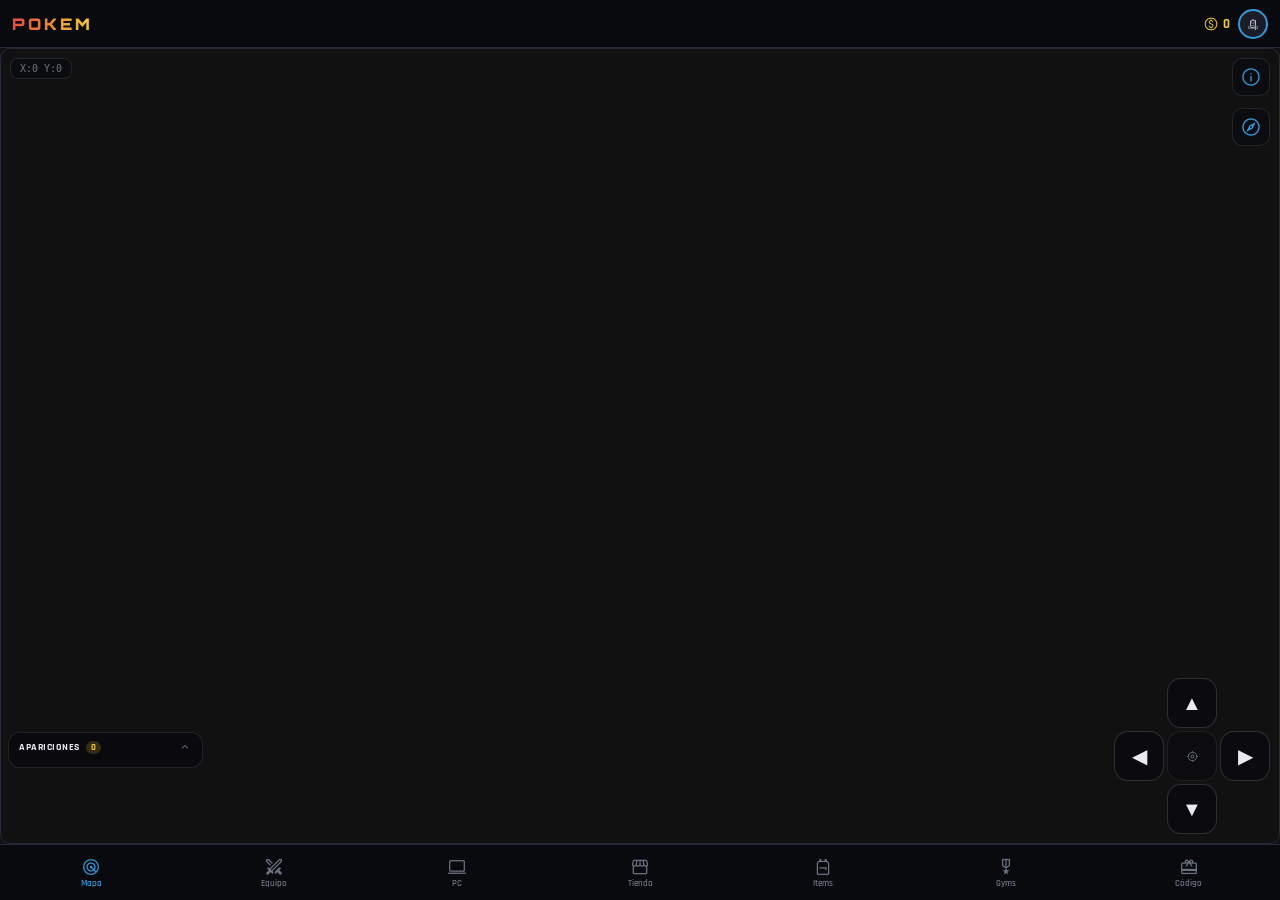
==== commit d4a77536: "Add files via upload" ====
--- a/index.html
+++ b/index.html
@@ -15,39 +15,47 @@
 <div id="intro-ov" class="intro-overlay"></div>
 <div id="hud">
   <div class="hud-logo">POKEM</div>
-  <div class="hud-gold"><span class="ms" style="font-size:16px;color:var(--gold)">paid</span> <span id="hud-gold">0</span></div>
-  <div class="hud-avatar" id="hud-avatar-wrap" onclick="hudAvatarClick()" style="cursor:pointer">
-    <img id="hud-avatar-img" src="" onerror="this.style.display='none'" alt="">
+
+  <div class="hud-team" id="hud-team"></div>
+<div class="hud-gold"><span class="ms" style="font-size:16px;color:var(--gold)">paid</span> <span id="hud-gold">0</span></div>
+  <div class="hud-avatar" id="hud-avatar-wrap" onclick="hudAvatarClick()" title="Perfil" style="cursor:pointer">
+q    <img id="hud-avatar-img" src="" style="display:none" onerror="this.style.display='none'" alt="">
     <span class="ms" id="hud-avatar-ph" style="font-size:16px;color:var(--dim)">person</span>
   </div>
-  <div class="hud-team" id="hud-team"></div>
 </div>
 <div id="notif"></div>
 <div id="main">
-  <div id="screen-radar" class="screen" style="display:flex">
-    <div id="radar-container" class="radar-container">
-      <canvas id="radar-canvas"></canvas>
-      <!-- Overlays sobre el mapa -->
-      <div class="map-coords-ov" id="radar-coords">X:0 Y:0</div>
-      <button class="map-info-ov-btn" onclick="openMapInfo()"><span class="ms" style="font-size:18px">info</span></button>
-      <!-- Panel de spawns (esquina inferior izquierda) -->
-      <div class="spawn-ov" id="spawn-ov">
-        <div class="spawn-ov-header" onclick="toggleSpawnOv()">
-          <span style="font-size:10px;font-weight:700;letter-spacing:1px;color:var(--text)">APARICIONES</span>
-          <span id="spawn-count-badge" class="spawn-count-badge">0</span>
-          <span class="ms" id="spawn-ov-chevron" style="font-size:14px;color:var(--dim);margin-left:auto">expand_less</span>
+  <!-- RADAR: mapa fullscreen con canvas + overlays -->
+  <div id="screen-radar" class="screen radar-screen" style="display:flex">
+    <div id="radar-wrap" class="radar-wrap">
+      <canvas id="radar-canvas" class="radar-canvas"></canvas>
+      <!-- Coordenadas top-left -->
+      <div id="radar-coords" class="radar-coords">X:0 Y:0</div>
+      <!-- Info del mapa top-right -->
+<button class="hud-map-btn" onclick="openMapSelect()" title="Cambiar mapa">
+    <span class="ms" style="font-size:16px">explore</span>
+  </button>
+      <button class="radar-info-btn" onclick="openMapInfo()">
+        <span class="ms" style="font-size:18px">info</span>
+      </button>
+      <!-- Lista de spawns bottom-left -->
+      <div id="spawn-panel" class="spawn-panel-ov">
+        <div class="spawn-panel-hdr" onclick="toggleSpawnPanel()">
+          <span style="font-size:10px;font-weight:700;letter-spacing:.5px">APARICIONES</span>
+          <span id="spawn-panel-cnt" class="spawn-cnt-badge">0</span>
+          <span class="ms" id="spawn-panel-arrow" style="font-size:14px;margin-left:auto;color:var(--dim)">expand_less</span>
         </div>
-        <div id="spawn-list" class="spawn-ov-body"></div>
+        <div id="spawn-list" class="spawn-list-ov"></div>
       </div>
-      <!-- D-pad (esquina inferior derecha) -->
+      <!-- D-pad bottom-right -->
       <div class="dpad-ov">
-        <div class="dpad-row"><button class="dpad-btn-ov" onclick="move(0,-1)">▲</button></div>
-        <div class="dpad-row">
-          <button class="dpad-btn-ov" onclick="move(-1,0)">◀</button>
-          <div class="dpad-center-ov"><span class="ms" style="font-size:14px;color:var(--dim)">gps_fixed</span></div>
-          <button class="dpad-btn-ov" onclick="move(1,0)">▶</button>
+        <div class="dov-row"><button class="dov-btn" onclick="move(0,-1)">▲</button></div>
+        <div class="dov-row">
+          <button class="dov-btn" onclick="move(-1,0)">◀</button>
+          <div class="dov-center"><span class="ms" style="font-size:13px;color:var(--dim)">gps_fixed</span></div>
+          <button class="dov-btn" onclick="move(1,0)">▶</button>
         </div>
-        <div class="dpad-row"><button class="dpad-btn-ov" onclick="move(0,1)">▼</button></div>
+        <div class="dov-row"><button class="dov-btn" onclick="move(0,1)">▼</button></div>
       </div>
     </div>
   </div>
--- a/styles.css
+++ b/styles.css
@@ -4,6 +4,29 @@
   --green:#2ecc71;--gold:#f7d02c;--purple:#9b59b6;
   --font:'Rajdhani',sans-serif;
 }
+
+/* Botón de mapa en HUD */
+.hud-map-btn{
+position:absolute;
+  top:60px;
+  right:10px;
+  z-index:5;
+  background:rgba(10,11,15,.75);
+  border:1px solid rgba(255,255,255,.1);
+  border-radius:10px;
+  width:38px;
+  height:38px;
+  color:var(--blue);
+  cursor:pointer;
+  padding:4px 8px;
+  display:flex;
+  align-items:center;
+  justify-content:center;
+}
+.hud-map-btn .ms, .radar-info-btn .ms {
+font-size: 22px!important;
+}
+
 *{box-sizing:border-box;margin:0;padding:0;-webkit-tap-highlight-color:transparent;}
 html,body{height:100%;background:var(--bg);color:var(--text);font-family:var(--font);overflow:hidden;}
 .ms{font-family:'Material Symbols Outlined';font-style:normal;font-size:22px;line-height:1;
@@ -24,9 +47,6 @@
   display:flex;align-items:center;justify-content:center;overflow:hidden;}
 .hud-slot img{width:26px;height:26px;image-rendering:pixelated;object-fit:contain;}
 .hud-slot.empty{opacity:.4;}
-.hud-map-btn{background:var(--card2);border:1px solid var(--brd);border-radius:8px;
-  padding:4px 8px;color:var(--text);cursor:pointer;transition:.15s;}
-.hud-map-btn:hover{border-color:var(--blue);}
 
 /* NOTIF */
 #notif{position:fixed;top:56px;left:50%;transform:translateX(-50%) translateY(-10px);
@@ -94,10 +114,8 @@
 .stag{display:inline-block;padding:1px 5px;border-radius:5px;font-size:9px;font-weight:700;color:#fff;letter-spacing:.3px;}
 
 /* VARIANT ICONS */
-.v-shiny{color:var(--gold)!important;text-shadow:0 0 8px rgba(247,208,44,.6);}
-.v-dark{color:#e74c3c!important;text-shadow:0 0 8px rgba(231,76,60,.6);}
-.vname-shiny{background:linear-gradient(90deg,#f7d02c,#fff);-webkit-background-clip:text;-webkit-text-fill-color:transparent;}
-.vname-dark{background:linear-gradient(90deg,#e74c3c,#8b0000);-webkit-background-clip:text;-webkit-text-fill-color:transparent;}
+.v-shiny{color:var(--gold)!important;text-shadow:0 0 4px rgba(247,208,44,.6);font-size: 14px!important;}
+.v-dark{color:#e74c3c!important;text-shadow:0 0 4px rgba(231,76,60,.6);font-size: 14px!important;}
 
 /* OVERLAYS */
 .overlay{display:none;position:fixed;inset:0;background:rgba(0,0,0,.75);
@@ -192,7 +210,6 @@
 .pkm-name{font-size:15px;font-weight:700;}
 .pkm-lv{font-size:12px;color:var(--dim);}
 .pkm-tags{display:flex;align-items:center;gap:5px;flex-wrap:wrap;margin-top:2px;}
-.rtag{font-size:10px;font-weight:700;}
 .faint-tag{display:flex;align-items:center;gap:2px;color:var(--acc);font-size:10px;font-weight:700;}
 .evo-ready-tag{background:rgba(247,208,44,.1);border:1px solid rgba(247,208,44,.3);
   border-radius:8px;padding:4px 10px;font-size:11px;color:var(--gold);cursor:pointer;
@@ -395,90 +412,461 @@
   .starter-grid{grid-template-columns:repeat(4,1fr);}
 }
 
-/* ============================================================
-   RADAR FULLSCREEN
-   ============================================================ */
-#screen-radar{padding:0!important;overflow:hidden!important;position:relative;}
-.radar-container{position:relative;width:100%;height:100%;overflow:hidden;}
-#radar-canvas{position:absolute;inset:0;width:100%;height:100%;display:block;image-rendering:pixelated;touch-action:none;}
-.map-coords-ov{position:absolute;top:10px;left:10px;z-index:10;background:rgba(10,11,15,.78);border:1px solid rgba(255,255,255,.12);border-radius:8px;padding:4px 9px;font-size:9px;color:var(--dim);font-family:monospace;pointer-events:none;backdrop-filter:blur(4px);}
-.map-info-ov-btn{position:absolute;top:10px;right:10px;z-index:10;background:rgba(10,11,15,.78);border:1px solid rgba(255,255,255,.12);border-radius:10px;width:38px;height:38px;display:flex;align-items:center;justify-content:center;color:var(--blue);cursor:pointer;backdrop-filter:blur(4px);}
-.map-info-ov-btn:hover{border-color:var(--blue);}
-/* Spawn overlay bottom-left */
-.spawn-ov{position:absolute;bottom:80px;left:8px;z-index:10;background:rgba(10,11,15,.88);border:1px solid rgba(255,255,255,.1);border-radius:12px;max-width:200px;width:50vw;backdrop-filter:blur(8px);}
-.spawn-ov-header{display:flex;align-items:center;gap:6px;padding:7px 10px;cursor:pointer;}
-.spawn-count-badge{background:rgba(247,208,44,.2);color:var(--gold);border-radius:10px;padding:1px 6px;font-size:9px;font-weight:700;}
-.spawn-ov-body{display:flex;flex-direction:column;gap:4px;padding:0 6px 6px;max-height:40vh;overflow-y:auto;}
-.spawn-item-ov{display:flex;align-items:center;gap:6px;background:rgba(255,255,255,.04);border:1px solid rgba(255,255,255,.07);border-radius:8px;padding:5px 6px;cursor:pointer;transition:.15s;}
-.spawn-item-ov:hover,.spawn-item-ov:active{background:rgba(52,152,219,.12);border-color:rgba(52,152,219,.3);}
-.spawn-item-ov.spawn-near{border-color:rgba(57,255,20,.4)!important;background:rgba(57,255,20,.05)!important;}
-.spawn-item-ov.spawn-shiny{border-color:rgba(247,208,44,.35)!important;background:rgba(247,208,44,.04)!important;}
-.spawn-item-ov.spawn-dark{border-color:rgba(231,76,60,.3)!important;background:rgba(231,76,60,.04)!important;}
+/* ===== RADAR FULLSCREEN ===== */
+#screen-radar{
+  padding:0!important;
+  overflow:hidden!important;
+  height:100%!important;
+  position:relative!important;
+}
+.radar-wrap{
+  position:relative;
+  width:100%;
+  height:100%;
+  overflow:hidden;
+  background:#111;
+}
+.radar-canvas{
+  position:absolute;
+  inset:0;
+  width:100%;
+  height:100%;
+  display:block;
+  touch-action:none;
+}
+/* Coordenadas top-left */
+.radar-coords{
+  position:absolute;
+  top:10px;
+  left:10px;
+  z-index:5;
+  background:rgba(10,11,15,.75);
+  border:1px solid rgba(255,255,255,.1);
+  border-radius:8px;
+  padding:4px 9px;
+  font-size:9px;
+  color:var(--dim);
+  font-family:monospace;
+  pointer-events:none;
+}
+/* Info btn top-right */
+.radar-info-btn{
+  position:absolute;
+  top:10px;
+  right:10px;
+  z-index:5;
+  background:rgba(10,11,15,.75);
+  border:1px solid rgba(255,255,255,.1);
+  border-radius:10px;
+  width:38px;
+  height:38px;
+  display:flex;
+  align-items:center;
+  justify-content:center;
+  color:var(--blue);
+  cursor:pointer;
+}
+/* Spawn panel overlay bottom-left */
+.spawn-panel-ov{
+  position:absolute;
+  bottom:76px;
+  left:8px;
+  z-index:5;
+  background:rgba(10,11,15,.9);
+  border:1px solid rgba(255,255,255,.1);
+  border-radius:12px;
+  width:195px;
+  max-width:55vw;
+}
+.spawn-panel-hdr{
+  display:flex;
+  align-items:center;
+  gap:6px;
+  padding:7px 10px;
+  cursor:pointer;
+}
+.spawn-cnt-badge{
+  background:rgba(247,208,44,.18);
+  color:var(--gold);
+  border-radius:8px;
+  padding:1px 5px;
+  font-size:9px;
+  font-weight:700;
+}
+.spawn-list-ov{
+  display:flex;
+  flex-direction:column;
+  gap:4px;
+  padding:0 6px 6px;
+  max-height:38vh;
+  overflow-y:auto;
+}
+.sov-item{
+  display:flex;
+  align-items:center;
+  gap:6px;
+  background:rgba(255,255,255,.04);
+  border:1px solid rgba(255,255,255,.07);
+  border-radius:8px;
+  padding:5px 6px;
+  cursor:pointer;
+  transition:.12s;
+}
+.sov-item:active{opacity:.7;}
+.sov-near{border-color:rgba(57,255,20,.4)!important;background:rgba(57,255,20,.05)!important;}
+.sov-shiny{border-color:rgba(247,208,44,.35)!important;background:rgba(247,208,44,.04)!important;}
+.sov-dark{border-color:rgba(231,76,60,.3)!important;background:rgba(231,76,60,.04)!important;}
 .no-spawn-ov{font-size:10px;color:var(--dim);text-align:center;padding:8px;}
 /* D-pad overlay bottom-right */
-.dpad-ov{position:absolute;bottom:12px;right:10px;z-index:10;display:flex;flex-direction:column;align-items:center;gap:3px;}
-.dpad-row{display:flex;align-items:center;gap:3px;}
-.dpad-btn-ov{width:50px;height:50px;background:rgba(10,11,15,.8);border:1px solid rgba(255,255,255,.15);border-radius:14px;color:var(--text);font-size:20px;cursor:pointer;display:flex;align-items:center;justify-content:center;backdrop-filter:blur(6px);user-select:none;-webkit-user-select:none;touch-action:manipulation;transition:.1s;}
-.dpad-btn-ov:active{background:rgba(52,152,219,.3);border-color:var(--blue);transform:scale(.9);}
-.dpad-center-ov{width:50px;height:50px;background:rgba(10,11,15,.6);border:1px solid rgba(255,255,255,.07);border-radius:14px;display:flex;align-items:center;justify-content:center;}
-/* Map info list */
+.dpad-ov{
+  position:absolute;
+  bottom:10px;
+  right:10px;
+  z-index:5;
+  display:flex;
+  flex-direction:column;
+  align-items:center;
+  gap:3px;
+}
+.dov-row{display:flex;align-items:center;gap:3px;}
+.dov-btn{
+  width:50px;
+  height:50px;
+  background:rgba(10,11,15,.8);
+  border:1px solid rgba(255,255,255,.15);
+  border-radius:14px;
+  color:var(--text);
+  font-size:20px;
+  cursor:pointer;
+  display:flex;
+  align-items:center;
+  justify-content:center;
+  user-select:none;
+  -webkit-user-select:none;
+  touch-action:manipulation;
+  transition:.1s;
+}
+.dov-btn:active{background:rgba(52,152,219,.35);border-color:var(--blue);transform:scale(.88);}
+.dov-center{
+  width:50px;
+  height:50px;
+  background:rgba(10,11,15,.6);
+  border:1px solid rgba(255,255,255,.08);
+  border-radius:14px;
+  display:flex;
+  align-items:center;
+  justify-content:center;
+}
 .map-info-list{display:flex;flex-direction:column;gap:6px;width:100%;}
 .map-info-pkm{display:flex;align-items:center;gap:8px;background:var(--card2);border:1px solid var(--brd);border-radius:8px;padding:6px 8px;}
-/* HUD avatar placeholder */
-.hud-avatar{position:relative;display:flex;align-items:center;justify-content:center;}
+/* HUD avatar */
+.hud-avatar{position:relative;display:flex;align-items:center;justify-content:center;background:var(--card2);}
+#hud-avatar-img{position:absolute;inset:0;width:100%;height:100%;object-fit:cover;border-radius:50%;}
 #hud-avatar-ph{position:absolute;}
-#hud-avatar-img{position:absolute;inset:0;width:100%;height:100%;object-fit:cover;border-radius:50%;}
 /* Nav battle lock */
-.nav-battle-lock{opacity:.3!important;pointer-events:none!important;}
-/* PC Controls */
-.pc-controls{display:flex;flex-direction:column;gap:8px;margin-bottom:10px;}
-.pc-search-wrap{display:flex;align-items:center;gap:6px;background:var(--card2);border:1px solid var(--brd);border-radius:10px;padding:8px 12px;}
-.pc-search-in{flex:1;background:none;border:none;color:var(--text);font-family:var(--font);font-size:13px;outline:none;}
-.pc-clear-search{background:none;border:none;color:var(--dim);cursor:pointer;padding:2px;display:flex;align-items:center;}
-.pc-pagination{display:flex;align-items:center;justify-content:center;gap:12px;padding:12px 0;}
-.page-btn{background:var(--card2);border:1px solid var(--brd);border-radius:8px;padding:6px 10px;color:var(--text);cursor:pointer;transition:.15s;display:flex;align-items:center;}
-.page-btn:disabled{opacity:.3;cursor:not-allowed;}
-.page-btn:not(:disabled):hover{border-color:var(--blue);}
-.page-info{font-size:12px;color:var(--dim);font-weight:700;}
+.nav-battle-lock{opacity:.28!important;pointer-events:none!important;}
+/* Rarity tags */
+/* 
+
+/* ============================================================
+   RARITY TAGS - PLACA CON EFECTOS INTERNO
+   ============================================================ */
+
+.rtag {
+  display: inline-block;
+  padding: 3px 8px;
+  border-radius: 6px;
+  font-size: 9px;
+  font-weight: 700;
+  letter-spacing: 0.3px;
+  text-transform: capitalize;
+  border: 1px solid transparent;
+  position: relative;
+  overflow: hidden;
+  font-family: inherit;
+}
+
+/* ============================================================
+   COMÚN - Placa limpia gris
+   ============================================================ */
+.rar-normal {
+  color: #95a5a6;
+  background: rgba(149, 165, 166, 0.15);
+  border-color: rgba(149, 165, 166, 0.3);
+}
+
+/* ============================================================
+   PSEUDO - Placa azul tech
+   ============================================================ */
+.rar-pseudo {
+  color: #3498db;
+  background: linear-gradient(135deg, 
+    rgba(52, 152, 219, 0.2) 0%, 
+    rgba(52, 152, 219, 0.1) 100%
+  );
+  border-color: rgba(52, 152, 219, 0.4);
+}
+
+/* ============================================================
+   ESPECIAL - ULTRA PLACA Blanco-Lila-Azulado
+   ============================================================ */
+.rar-especial {
+  color: #a29bfe;
+  background: linear-gradient(135deg, 
+    rgba(255, 255, 255, 0.15) 0%,
+    rgba(200, 200, 255, 0.2) 25%,
+    rgba(150, 180, 255, 0.25) 50%,
+    rgba(180, 150, 255, 0.2) 75%,
+    rgba(220, 220, 255, 0.15) 100%
+  );
+  border-color: rgba(180, 180, 255, 0.5);
+  position: relative;
+}
+
+/* Shine sweep interno */
+.rar-especial::before {
+  content: '';
+  position: absolute;
+  top: 0;
+  left: -100%;
+  width: 100%;
+  height: 100%;
+  background: linear-gradient(90deg,
+    transparent 0%,
+    rgba(255, 255, 255, 0.3) 50%,
+    transparent 100%
+  );
+  animation: shineSweep 2.5s ease-in-out infinite;
+  border-radius: 6px;
+}
+
+/* Glow interno pulsante */
+.rar-especial::after {
+  content: '';
+  position: absolute;
+  inset: 0;
+  background: radial-gradient(ellipse at center,
+    rgba(200, 200, 255, 0.3) 0%,
+    transparent 70%
+  );
+  animation: pulseGlow 2s ease-in-out infinite;
+  border-radius: 6px;
+  pointer-events: none;
+}
+
+/* ============================================================
+   LEGENDARIO - Placa Dorada Divina
+   ============================================================ */
+.rar-legendario {
+  color: #f7d02c;
+  background: linear-gradient(135deg, 
+    rgba(247, 208, 44, 0.25) 0%,
+    rgba(255, 215, 0, 0.2) 25%,
+    rgba(218, 165, 32, 0.25) 50%,
+    rgba(255, 215, 0, 0.2) 75%,
+    rgba(247, 208, 44, 0.25) 100%
+  );
+  border-color: rgba(247, 208, 44, 0.5);
+  position: relative;
+}
+
+/* Shine dorado */
+.rar-legendario::before {
+  content: '';
+  position: absolute;
+  top: 0;
+  left: -100%;
+  width: 100%;
+  height: 100%;
+  background: linear-gradient(90deg,
+    transparent 0%,
+    rgba(255, 255, 200, 0.4) 50%,
+    transparent 100%
+  );
+  animation: shineSweep 2s ease-in-out infinite;
+  border-radius: 6px;
+}
+
+/* Aura dorada interna */
+.rar-legendario::after {
+  content: '';
+  position: absolute;
+  inset: 0;
+  background: radial-gradient(ellipse at center,
+    rgba(255, 215, 0, 0.35) 0%,
+    transparent 70%
+  );
+  animation: pulseGlow 1.8s ease-in-out infinite;
+  border-radius: 6px;
+  pointer-events: none;
+}
+
+/* ============================================================
+   SINGULAR - Placa Carmesí Mítica
+   ============================================================ */
+.rar-singular {
+  color: #e74c3c;
+  background: linear-gradient(135deg, 
+    rgba(231, 76, 60, 0.25) 0%,
+    rgba(192, 57, 43, 0.2) 25%,
+    rgba(142, 36, 36, 0.25) 50%,
+    rgba(192, 57, 43, 0.2) 75%,
+    rgba(231, 76, 60, 0.25) 100%
+  );
+  border-color: rgba(231, 76, 60, 0.5);
+  position: relative;
+}
+
+/* Shine carmesí */
+.rar-singular::before {
+  content: '';
+  position: absolute;
+  top: 0;
+  left: -100%;
+  width: 100%;
+  height: 100%;
+  background: linear-gradient(90deg,
+    transparent 0%,
+    rgba(255, 100, 100, 0.35) 50%,
+    transparent 100%
+  );
+  animation: shineSweep 1.8s ease-in-out infinite;
+  border-radius: 6px;
+}
+
+/* Void interno */
+.rar-singular::after {
+  content: '';
+  position: absolute;
+  inset: 0;
+  background: radial-gradient(ellipse at center,
+    rgba(255, 80, 80, 0.3) 0%,
+    transparent 70%
+  );
+  animation: pulseGlow 1.5s ease-in-out infinite;
+  border-radius: 6px;
+  pointer-events: none;
+}
+
+/* ============================================================
+   ANIMACIONES
+   ============================================================ */
+@keyframes shineSweep {
+  0% { left: -100%; }
+  100% { left: 200%; }
+}
+
+@keyframes pulseGlow {
+  0%, 100% { opacity: 0.6; }
+  50% { opacity: 1; }
+}
+
+
+/* Variant names */
+.vname-shiny{background:linear-gradient(90deg,#f7d02c,#fff9c4,#f7d02c);-webkit-background-clip:text;-webkit-text-fill-color:transparent;background-size:200%;animation:sShiny 2s linear infinite;}
+.vname-dark{background:linear-gradient(90deg,#e74c3c,#8b0000,#e74c3c);-webkit-background-clip:text;-webkit-text-fill-color:transparent;background-size:200%;animation:sDark 2s linear infinite;}
+@keyframes sShiny{0%{background-position:0%;}100%{background-position:200%;}}
+@keyframes sDark{0%{background-position:0%;}100%{background-position:200%;}}
+/* Card variants */
+.card-shiny{border-color:rgba(247,208,44,.4)!important;background:rgba(247,208,44,.03)!important;}
+.card-dark{border-color:rgba(231,76,60,.3)!important;background:rgba(231,76,60,.03)!important;}
+/* HUD slot variants */
+.hud-slot-shiny{border-color:rgba(247,208,44,.6);box-shadow:0 0 5px rgba(247,208,44,.3);}
+.hud-slot-dark{border-color:rgba(231,76,60,.5);box-shadow:0 0 5px rgba(231,76,60,.25);}
 /* View mode */
 .view-mode-bar{display:flex;gap:6px;margin-bottom:10px;}
 .vm-btn{display:flex;align-items:center;gap:4px;padding:6px 12px;border-radius:8px;background:var(--card2);border:1px solid var(--brd);color:var(--dim);font-family:var(--font);font-size:11px;font-weight:700;cursor:pointer;transition:.15s;}
 .vm-btn.active{background:rgba(52,152,219,.12);color:var(--blue);border-color:rgba(52,152,219,.35);}
-/* Profile hero WhatsApp style */
-#screen-profile{padding:0!important;overflow-y:auto!important;}
-.profile-hero{position:relative;width:100%;height:200px;overflow:hidden;background:var(--card2);}
+/* PC controls */
+.pc-ctrl-row{display:flex;gap:8px;align-items:center;margin-bottom:10px;flex-wrap:wrap;}
+.pc-search-wrap{flex:1;min-width:160px;display:flex;align-items:center;gap:6px;background:var(--card2);border:1px solid var(--brd);border-radius:10px;padding:8px 12px;}
+.pc-search-in{flex:1;background:none;border:none;color:var(--text);font-family:var(--font);font-size:13px;outline:none;}
+.pc-clear-btn{background:none;border:none;color:var(--dim);cursor:pointer;padding:2px;display:flex;align-items:center;}
+.pc-pagination{display:flex;align-items:center;justify-content:center;gap:12px;padding:12px 0;}
+.page-btn{background:var(--card2);border:1px solid var(--brd);border-radius:8px;padding:6px 10px;color:var(--text);cursor:pointer;display:flex;align-items:center;}
+.page-btn:disabled{opacity:.3;cursor:not-allowed;}
+.page-info{font-size:12px;color:var(--dim);font-weight:700;}
+/* Profile hero */
+#screen-profile{padding:0!important;}
+.profile-hero{position:relative;width:100%;height:200px;overflow:hidden;background:var(--card2);flex-shrink:0;}
 .profile-hero img{width:100%;height:100%;object-fit:cover;display:block;}
-.profile-hero-overlay{position:absolute;inset:0;background:linear-gradient(to top,rgba(10,11,15,.92) 0%,rgba(10,11,15,.1) 60%,transparent 100%);display:flex;align-items:flex-end;padding:12px 14px;gap:8px;}
+.profile-hero-overlay{position:absolute;inset:0;background:linear-gradient(to top,rgba(10,11,15,.92) 0%,rgba(10,11,15,.1) 55%,transparent 100%);display:flex;align-items:flex-end;padding:12px 14px;gap:8px;}
 .profile-hero-name{flex:1;font-family:'Orbitron',sans-serif;font-size:18px;font-weight:700;color:#fff;text-shadow:0 1px 6px rgba(0,0,0,.9);}
-.prof-hero-btn{background:rgba(10,11,15,.7);border:1px solid rgba(255,255,255,.2);border-radius:8px;width:34px;height:34px;display:flex;align-items:center;justify-content:center;color:#fff;cursor:pointer;flex-shrink:0;backdrop-filter:blur(4px);}
-/* Gym medals */
+.prof-hero-btn{background:rgba(10,11,15,.7);border:1px solid rgba(255,255,255,.2);border-radius:8px;width:34px;height:34px;display:flex;align-items:center;justify-content:center;color:#fff;cursor:pointer;}
+/* Medals */
 .gym-medals-section{background:var(--card);border:1px solid var(--brd);border-radius:14px;padding:16px;}
 .medals-header{display:flex;align-items:center;gap:8px;margin-bottom:14px;}
 .medals-counter{margin-left:auto;background:rgba(212,172,13,.12);color:var(--gold);border:1px solid rgba(212,172,13,.35);border-radius:8px;padding:3px 10px;font-size:11px;font-weight:700;font-family:'Orbitron',sans-serif;}
 .badges-region{margin-bottom:14px;}
-.badges-region-title{font-size:12px;font-weight:700;text-transform:uppercase;letter-spacing:.5px;margin-bottom:8px;}
 .badges-flex{display:flex;flex-wrap:wrap;gap:10px;}
-.badge-cell{display:flex;flex-direction:column;align-items:center;gap:4px;width:66px;}
+.badge-cell{display:flex;flex-direction:column;align-items:center;gap:4px;width:64px;}
 .badge-icon{width:48px;height:48px;border-radius:50%;display:flex;align-items:center;justify-content:center;font-size:22px;}
-.badge-earned .badge-icon{animation:badgePulse 2s infinite alternate;}
-@keyframes badgePulse{from{transform:scale(1);}to{transform:scale(1.1);}}
+.badge-earned .badge-icon{animation:bPulse 2s infinite alternate;}
+@keyframes bPulse{from{transform:scale(1);}to{transform:scale(1.1);}}
 .badge-locked .badge-icon{background:var(--card2)!important;box-shadow:none!important;filter:grayscale(1);}
-.badge-name{font-size:9px;font-weight:700;text-align:center;line-height:1.2;}
-/* Export section */
-.export-section h3{font-size:12px;color:var(--dim);text-transform:uppercase;letter-spacing:.5px;margin-bottom:8px;display:flex;align-items:center;gap:4px;}
-/* Capture info in card */
-.pkm-species{font-size:9px;color:var(--dim);font-style:italic;margin-left:2px;}
-/* Card shiny/dark borders */
-.card-shiny{border-color:rgba(247,208,44,.4)!important;background:rgba(247,208,44,.03)!important;}
-.card-dark{border-color:rgba(231,76,60,.3)!important;background:rgba(231,76,60,.03)!important;}
-/* Rename btn */
-.cact-rename{background:rgba(52,152,219,.1);color:var(--blue);border-color:rgba(52,152,219,.25);}
-/* field error */
+/* Field error */
 .field-error{border-color:var(--acc)!important;box-shadow:0 0 0 2px rgba(231,76,60,.2)!important;}
-/* Picker */
-.picker-search-in{flex:1;background:none;border:none;color:var(--text);font-family:var(--font);font-size:12px;outline:none;}
-/* Intro field-error */
-.intro-field.field-error{border-color:var(--acc)!important;}
-/* Battle player-side: sprite left */
+/* Faint tag */
+.faint-tag{display:inline-flex;align-items:center;gap:3px;color:var(--acc);font-size:10px;font-weight:700;}
+/* Battle player-side sprite on left */
 .battle-player-side{flex-direction:row!important;}
 .battle-enemy-side{flex-direction:row-reverse!important;}
+
+
+
+
+
+
+
+/* === MEJORAS VISUALES PARA BATALLA === */
+
+/* Efecto de daño en sprites */
+.b-sprite {
+  transition: filter 0.3s ease, transform 0.2s ease;
+}
+
+/* Animación de ataque */
+@keyframes attackShake {
+  0%, 100% { transform: translateX(0); }
+  25% { transform: translateX(-5px) rotate(-5deg); }
+  75% { transform: translateX(5px) rotate(5deg); }
+}
+
+/* Animación de daño recibido */
+@keyframes damageFlash {
+  0%, 100% { filter: brightness(1); }
+  50% { filter: brightness(2) sepia(1) hue-rotate(-50deg) saturate(5); }
+}
+
+/* Hover en botones de movimiento */
+.mbtn:active {
+  transform: scale(0.97) !important;
+}
+
+/* Indicador de turno activo */
+.strip-slot.active {
+  box-shadow: 0 0 15px rgba(52, 152, 219, 0.4);
+  animation: activePulse 2s infinite;
+}
+
+@keyframes activePulse {
+  0%, 100% { box-shadow: 0 0 10px rgba(52, 152, 219, 0.4); }
+  50% { box-shadow: 0 0 20px rgba(52, 152, 219, 0.7); }
+}
+
+/* Fainted state más visible */
+.strip-slot.fainted {
+  position: relative;
+}
+.strip-slot.fainted::after {
+  content: '✕';
+  position: absolute;
+  top: 50%;
+  left: 50%;
+  transform: translate(-50%, -50%);
+  color: var(--acc);
+  font-size: 20px;
+  font-weight: 900;
+  text-shadow: 0 2px 4px rgba(0,0,0,.8);
+}
+
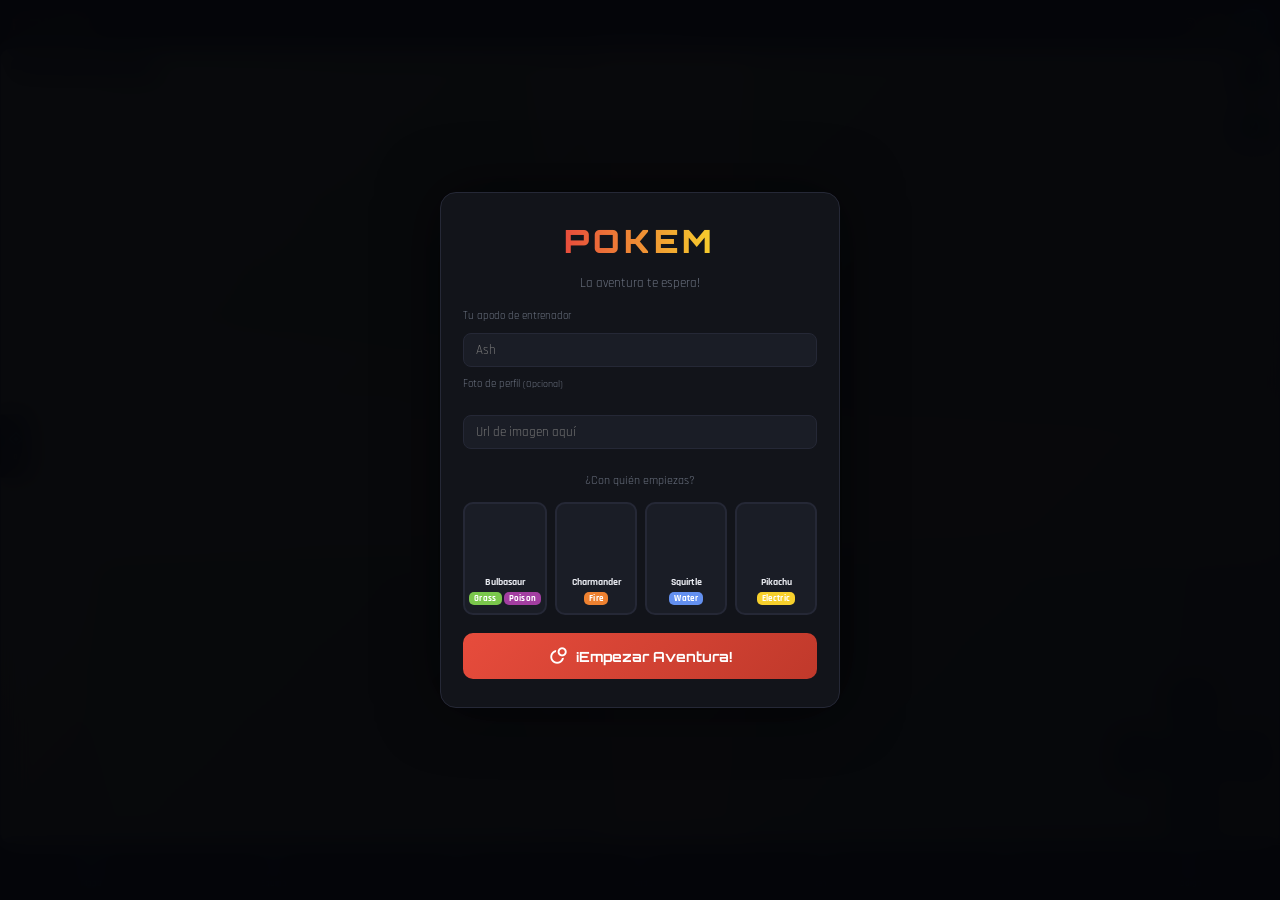
==== commit 4ea3a5c3: "Add files via upload" ====
--- a/index.html
+++ b/index.html
@@ -1,4 +1,5 @@
 <!DOCTYPE html>
+
 <html lang="es">
 <head>
 <meta charset="UTF-8">
@@ -23,7 +24,7 @@
     <span class="ms" id="hud-avatar-ph" style="font-size:16px;color:var(--dim)">person</span>
   </div>
 </div>
-<div id="notif"></div>
+<div id="notif-stack"></div>
 <div id="main">
   <!-- RADAR: mapa fullscreen con canvas + overlays -->
   <div id="screen-radar" class="screen radar-screen" style="display:flex">
@@ -38,12 +39,15 @@
       <button class="radar-info-btn" onclick="openMapInfo()">
         <span class="ms" style="font-size:18px">info</span>
       </button>
-      <!-- Lista de spawns bottom-left -->
-      <div id="spawn-panel" class="spawn-panel-ov">
-        <div class="spawn-panel-hdr" onclick="toggleSpawnPanel()">
-          <span style="font-size:10px;font-weight:700;letter-spacing:.5px">APARICIONES</span>
-          <span id="spawn-panel-cnt" class="spawn-cnt-badge">0</span>
-          <span class="ms" id="spawn-panel-arrow" style="font-size:14px;margin-left:auto;color:var(--dim)">expand_less</span>
+      <!-- Spawn drawer lateral izquierdo -->
+      <button class="spawn-tab-btn" id="spawn-tab-btn" onclick="toggleSpawnPanel()" title="Apariciones">
+        <span class="ms" style="font-size:18px">nearby</span>
+        <span id="spawn-panel-cnt" class="spawn-tab-cnt">0</span>
+      </button>
+      <div id="spawn-panel" class="spawn-drawer">
+        <div class="spawn-drawer-hdr">
+          <span style="font-size:10px;font-weight:700;letter-spacing:1px;text-transform:uppercase">Apariciones</span>
+          <button class="spawn-drawer-close" onclick="toggleSpawnPanel()"><span class="ms" style="font-size:18px">chevron_left</span></button>
         </div>
         <div id="spawn-list" class="spawn-list-ov"></div>
       </div>
@@ -52,7 +56,7 @@
         <div class="dov-row"><button class="dov-btn" onclick="move(0,-1)">▲</button></div>
         <div class="dov-row">
           <button class="dov-btn" onclick="move(-1,0)">◀</button>
-          <div class="dov-center"><span class="ms" style="font-size:13px;color:var(--dim)">gps_fixed</span></div>
+          <div class="dov-center"><span class="ms" style="font-size:20px;color:var(--dim)">joystick</span></div>
           <button class="dov-btn" onclick="move(1,0)">▶</button>
         </div>
         <div class="dov-row"><button class="dov-btn" onclick="move(0,1)">▼</button></div>
@@ -83,4 +87,4 @@
 <script src="app.js"></script>
 <script>if('serviceWorker' in navigator){navigator.serviceWorker.register('sw.js');}</script>
 </body>
-</html>
+</html>
--- a/styles.css
+++ b/styles.css
@@ -48,15 +48,19 @@
 .hud-slot img{width:26px;height:26px;image-rendering:pixelated;object-fit:contain;}
 .hud-slot.empty{opacity:.4;}
 
-/* NOTIF */
-#notif{position:fixed;top:56px;left:50%;transform:translateX(-50%) translateY(-10px);
-  background:var(--card);border:1px solid var(--brd);border-radius:10px;padding:8px 16px;
-  font-size:13px;font-weight:600;z-index:200;opacity:0;pointer-events:none;
-  transition:opacity .25s,transform .25s;white-space:nowrap;max-width:90vw;text-align:center;}
-#notif.show{opacity:1;transform:translateX(-50%) translateY(0);}
-#notif.ok{border-color:var(--green);color:var(--green);}
-#notif.err{border-color:var(--acc);color:var(--acc);}
-#notif.warn{border-color:var(--gold);color:var(--gold);}
+/* NOTIF STACK */
+#notif-stack{position:fixed;top:56px;left:50%;transform:translateX(-50%);
+  z-index:200;display:flex;flex-direction:column;align-items:center;gap:4px;
+  pointer-events:none;width:90vw;max-width:340px;}
+.notif-item{background:var(--card);border:1px solid var(--brd);border-radius:10px;
+  padding:8px 16px;font-size:13px;font-weight:600;opacity:0;
+  transform:translateY(-8px);transition:opacity .25s,transform .25s;
+  white-space:nowrap;text-align:center;max-width:100%;pointer-events:none;}
+.notif-item.show{opacity:1;transform:translateY(0);}
+.notif-item.ok{border-color:var(--green);color:var(--green);}
+.notif-item.err{border-color:var(--acc);color:var(--acc);}
+.notif-item.warn{border-color:var(--gold);color:var(--gold);}
+.notif-item.info{border-color:var(--brd);color:var(--text);}
 
 /* MAIN / SCREENS */
 #main{position:fixed;top:48px;left:0;right:0;bottom:56px;overflow-y:auto;}
@@ -94,7 +98,7 @@
 .spawn-panel h3{font-family:'Orbitron',sans-serif;font-size:11px;color:var(--dim);
   letter-spacing:1px;margin-bottom:6px;}
 .spawn-list,.spawn-panel{display:flex;flex-direction:column;gap:6px;overflow-y:auto;}
-#spawn-list{max-height:calc(100vh - 200px);}
+#spawn-list{max-height:100%;}
 .no-spawn{color:var(--dim);font-size:12px;text-align:center;padding:24px 0;}
 .spawn-item{display:flex;align-items:center;gap:8px;background:var(--card);border:1px solid var(--brd);
   border-radius:10px;padding:6px 8px;cursor:pointer;transition:.15s;}
@@ -107,7 +111,7 @@
 .spawn-timer-fill{height:100%;border-radius:2px;transition:width .5s;}
 
 /* TYPE BADGES */
-.tbadge{display:inline-block;padding:1px 5px;border-radius:4px;font-size:9px;font-weight:700;
+.tbadge{display:inline-block;padding:1px 5px;border-radius:5px;font-size:9px;font-weight:700;
   color:#fff;letter-spacing:.3px;text-transform:capitalize;}
 
 /* STATUS TAG — FIX */
@@ -127,7 +131,7 @@
   max-height:88vh;overflow-y:auto;}
 .otitle{font-family:'Orbitron',sans-serif;font-size:13px;font-weight:700;
   text-align:center;color:var(--text);}
-.enc-sprite{width:96px;height:96px;image-rendering:pixelated;object-fit:contain;}
+.enc-sprite{}
 .enc-btns{display:flex;gap:8px;flex-wrap:wrap;justify-content:center;width:100%;}
 .ebtn{display:flex;align-items:center;gap:6px;padding:10px 14px;border-radius:10px;
   border:none;font-family:var(--font);font-size:13px;font-weight:700;cursor:pointer;transition:.15s;}
@@ -155,12 +159,12 @@
 /* BATTLE */
 #screen-battle{padding:0;}
 .battle-wrap{display:flex;flex-direction:column;gap:0;width:100%;min-height:100%;}
-.battle-enemy-side,.battle-player-side{display:flex;align-items:center;gap:10px;padding:10px 14px;}
+.battle-enemy-side,.battle-player-side{display:flex;align-items:center;gap:10px;padding:20px 40px;}
 .battle-enemy-side{background:linear-gradient(135deg,rgba(231,76,60,.1),transparent);border-bottom:1px solid var(--brd);}
 .battle-player-side{background:linear-gradient(135deg,rgba(52,152,219,.1),transparent);border-bottom:1px solid var(--brd);}
-.b-sprite{width:80px;height:80px;image-rendering:pixelated;object-fit:contain;flex-shrink:0;}
-.enemy-spr{transform:scaleX(-1);}
-.binfo{flex:1;min-width:0;}
+.b-sprite{width:;height:;image-rendering:;object-fit:contain;flex-shrink:0;}
+.enemy-spr{transform:scaleX(1);}
+.binfo{width:50%;}
 .bname{font-size:13px;font-weight:700;display:flex;align-items:center;gap:4px;flex-wrap:wrap;}
 .blvl{font-size:11px;color:var(--dim);}
 .bhpbar{height:6px;background:var(--card2);border-radius:3px;margin:4px 0;}
@@ -194,32 +198,40 @@
 .strip-slot{display:flex;flex-direction:column;align-items:center;gap:2px;
   background:var(--card2);border:1px solid var(--brd);border-radius:8px;padding:4px;
   cursor:pointer;transition:.15s;min-width:48px;}
-.strip-slot img{width:36px;height:36px;image-rendering:pixelated;}
+.strip-slot img{width:36px;height:36px;image-rendering:;}
 .strip-slot.active{border-color:var(--blue);}
 .strip-slot.fainted{opacity:.35;}
 .strip-hp{width:100%;height:3px;background:var(--brd);border-radius:2px;}
 .strip-hp-fill{height:100%;border-radius:2px;transition:width .4s;}
 
 /* POKEMON CARDS */
-.pkm-cards{display:flex;flex-direction:column;gap:12px;}
-.pkm-card{background:var(--card);border:1px solid var(--brd);border-radius:14px;padding:14px;}
-.pkm-card.fainted{border-color:rgba(231,76,60,.35);background:rgba(231,76,60,.04);}
+.pkm-cards{display:flex;flex-direction:row;gap:12px;}
+.pkm-card{background:var(--card);border:1px solid var(--brd);border-radius:14px;padding:14px;width: 250px;}
+.pkm-card.fainted{border-color:rgba(231,76,60,.35);background:rgba(231,76,60,.1);}
+.pkm-card.fainted .pkm-name{opacity:0.5;}
 .pkm-card-hdr{display:flex;gap:10px;align-items:flex-start;margin-bottom:8px;}
-.pkm-spr{width:64px;height:64px;image-rendering:pixelated;object-fit:contain;flex-shrink:0;}
+#container-pkm{width:60px;height:60px;display: flex;justify-content: center;align-items: center;}
+.pkm-spr{display: block;image-rendering:;object-fit:contain;flex-shrink:0;width:100%;max-height:100%;}
+#container-pkm1{width:70px;height:70px;display: flex;justify-content: center;align-items: center;margin: 20px 0;}
+#container-pkm2{width:40px;height:40px;display: flex;justify-content: center;align-items: center;}
+#container-pkm3{width:20px;height:20px;display: flex;justify-content: center;align-items: center;}
+#container-pkm4{width:10px;height:10px;display: flex;justify-content: center;align-items: center;}
+
 .pkm-title{flex:1;}
 .pkm-name{font-size:15px;font-weight:700;}
-.pkm-lv{font-size:12px;color:var(--dim);}
+.pkm-lv{font-size:12px;color:var(--dim);margin-bottom:9px;}
 .pkm-tags{display:flex;align-items:center;gap:5px;flex-wrap:wrap;margin-top:2px;}
 .faint-tag{display:flex;align-items:center;gap:2px;color:var(--acc);font-size:10px;font-weight:700;}
 .evo-ready-tag{background:rgba(247,208,44,.1);border:1px solid rgba(247,208,44,.3);
   border-radius:8px;padding:4px 10px;font-size:11px;color:var(--gold);cursor:pointer;
-  text-align:center;font-weight:600;}
+  text-align:center;font-weight:600;width:100%;font-family:var(--font);
+  -webkit-tap-highlight-color:rgba(247,208,44,.2);}
 .statrow{display:flex;align-items:center;gap:8px;margin:3px 0;}
-.statrow>span:first-child{font-size:10px;color:var(--dim);width:28px;text-align:right;}
-.statrow>span:last-child{font-size:11px;font-weight:700;min-width:28px;text-align:right;}
+.statrow>span:first-child{font-size:10px;color:var(--dim);width:15px;text-align:right;}
+.statrow>span:last-child{font-size:10px;font-weight:700;min-width:28px;text-align:right;}
 .statbar{flex:1;height:6px;background:var(--card2);border-radius:3px;overflow:hidden;}
 .statbar-fill{height:100%;border-radius:3px;transition:width .4s;}
-.exprow{display:flex;align-items:center;gap:8px;margin:4px 0;}
+.exprow{display:flex;align-items:center;gap:8px;margin:4px 0;font-size:9px;}
 .exprow>span:first-child{font-size:10px;color:var(--dim);width:28px;text-align:right;}
 .exprow-bar{flex:1;height:4px;background:var(--card2);border-radius:2px;overflow:hidden;}
 .exprow-fill{height:100%;border-radius:2px;background:linear-gradient(90deg,var(--blue),var(--purple));}
@@ -363,7 +375,7 @@
 .leg-badge{font-size:10px;color:var(--gold);font-weight:700;}
 
 /* EVOLUTION */
-#evo-ov{z-index:400;}
+#evo-ov{z-index:500;}
 .evo-box{background:var(--card);border:1px solid rgba(247,208,44,.3);border-radius:16px;
   padding:24px 20px;max-width:340px;width:100%;display:flex;flex-direction:column;
   align-items:center;gap:12px;position:relative;overflow:hidden;}
@@ -406,7 +418,7 @@
 @media(max-width:480px){
   #screen-radar{flex-direction:column!important;}
   .radar-right{max-height:200px;overflow-y:auto;}
-  #spawn-list{max-height:190px;}
+  #spawn-list{max-height:100%;}
   .battle-wrap{font-size:12px;}
   .prof-stats{grid-template-columns:1fr 1fr;}
   .starter-grid{grid-template-columns:repeat(4,1fr);}
@@ -466,40 +478,69 @@
   color:var(--blue);
   cursor:pointer;
 }
-/* Spawn panel overlay bottom-left */
-.spawn-panel-ov{
+/* SPAWN DRAWER — panel lateral izquierdo */
+.spawn-tab-btn{
   position:absolute;
-  bottom:76px;
-  left:8px;
-  z-index:5;
-  background:rgba(10,11,15,.9);
-  border:1px solid rgba(255,255,255,.1);
-  border-radius:12px;
-  width:195px;
-  max-width:55vw;
-}
-.spawn-panel-hdr{
-  display:flex;
-  align-items:center;
-  gap:6px;
-  padding:7px 10px;
-  cursor:pointer;
+  left:0;top:50%;
+  transform:translateY(-50%);
+  z-index:10;
+  width:32px;
+  height:64px;
+  background:rgba(10,11,15,.88);
+  border:1px solid rgba(255,255,255,.12);
+  border-left:none;
+  border-radius:0 10px 10px 0;
+  display:flex;flex-direction:column;
+  align-items:center;justify-content:center;gap:3px;
+  color:var(--blue);cursor:pointer;
+  transition:left .3s ease;
+  padding:0;
+}
+.spawn-tab-btn.open{left:219px;}
+.spawn-tab-cnt{
+  background:rgba(247,208,44,.2);
+  color:var(--gold);
+  border-radius:6px;
+  padding:1px 4px;
+  font-size:8px;font-weight:700;
+  line-height:1.2;
+}
+.spawn-drawer{
+  position:absolute;
+  left:-220px;
+  top:0;bottom:0;
+  width:220px;
+  z-index:9;
+  background:rgba(10,11,15,.94);
+  border-right:1px solid rgba(255,255,255,.1);
+  display:flex;flex-direction:column;
+  transition:left .3s ease;
+  backdrop-filter:blur(8px);
+}
+.spawn-drawer.open{left:0;}
+.spawn-drawer-hdr{
+  display:flex;align-items:center;justify-content:space-between;
+  padding:10px 10px 8px;
+  border-bottom:1px solid rgba(255,255,255,.07);
+  flex-shrink:0;
+  color:var(--text);
+}
+.spawn-drawer-close{
+  background:none;border:none;color:var(--dim);
+  cursor:pointer;padding:2px;display:flex;align-items:center;
 }
 .spawn-cnt-badge{
   background:rgba(247,208,44,.18);
   color:var(--gold);
   border-radius:8px;
   padding:1px 5px;
-  font-size:9px;
-  font-weight:700;
+  font-size:9px;font-weight:700;
 }
 .spawn-list-ov{
-  display:flex;
-  flex-direction:column;
-  gap:4px;
-  padding:0 6px 6px;
-  max-height:38vh;
+  display:flex;flex-direction:column;gap:4px;
+  padding:6px 6px 6px;
   overflow-y:auto;
+  flex:1;
 }
 .sov-item{
   display:flex;
@@ -557,7 +598,7 @@
   align-items:center;
   justify-content:center;
 }
-.map-info-list{display:flex;flex-direction:column;gap:6px;width:100%;}
+.map-info-list{display: grid;gap: 6px;width: 100%;grid-template-columns: auto auto;}
 .map-info-pkm{display:flex;align-items:center;gap:8px;background:var(--card2);border:1px solid var(--brd);border-radius:8px;padding:6px 8px;}
 /* HUD avatar */
 .hud-avatar{position:relative;display:flex;align-items:center;justify-content:center;background:var(--card2);}
@@ -574,8 +615,8 @@
 
 .rtag {
   display: inline-block;
-  padding: 3px 8px;
-  border-radius: 6px;
+  padding: 1px 5px;
+  border-radius: 5px;
   font-size: 9px;
   font-weight: 700;
   letter-spacing: 0.3px;
